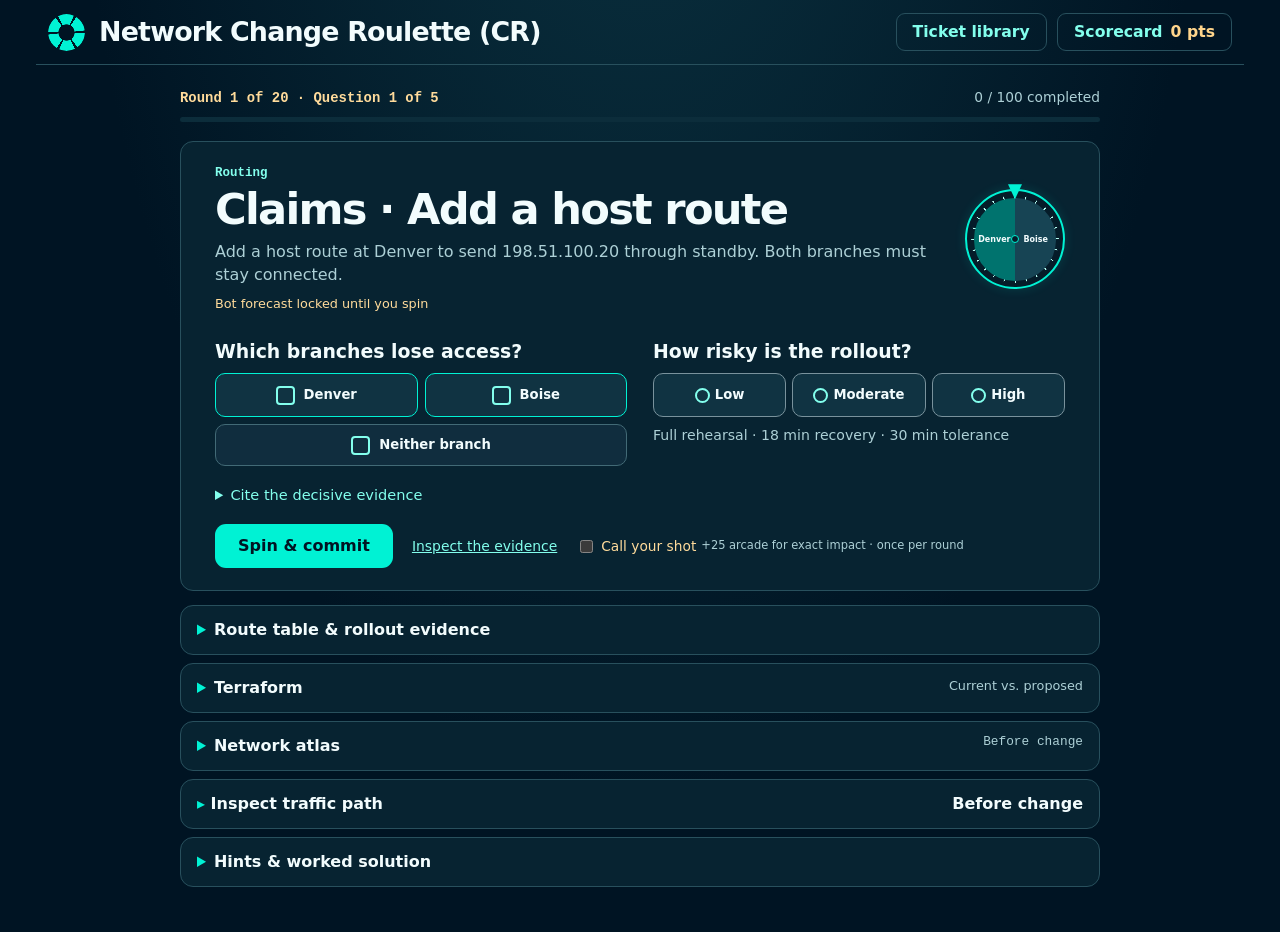
==== index.html @ 24403bc8 "Build the single-player Network Change Roulette campaign" ====
<!doctype html>
<html lang="en">
<head>
  <meta charset="utf-8">
  <meta name="viewport" content="width=device-width, initial-scale=1">
  <meta name="theme-color" content="#001423">
  <title>Network Change Roulette (CR)</title>
  <link rel="stylesheet" href="./game/style.css">
  <script type="module" src="./game/app.mjs"></script>
</head>
<body>
  <header class="masthead">
    <div class="wordmark"><span class="brand-wheel" aria-hidden="true"></span>Network Change Roulette (CR)</div>
    <nav class="game-nav" aria-label="Game">
      <button id="exit-side" class="outline" hidden>Leave practice round</button>
      <button id="open-library" class="outline">Ticket library</button>
      <button id="open-score" class="outline">Scorecard <b id="hud-points">0 pts</b></button>
    </nav>
  </header>
  <main>
    <noscript><p>Enable JavaScript to play Network Change Roulette (CR).</p></noscript>
    <section id="unavailable" class="panel" hidden>
      <h1>Challenge unavailable</h1>
      <p id="load-error"></p>
    </section>
    <div id="challenge" hidden>
      <div class="quiz-progress"><p id="case-id" class="case-meta"></p><span id="hud-progress"></span></div>
      <progress id="case-progress" max="5" value="0" aria-label="Questions answered this round"></progress>
      <section class="panel quiz-card" aria-labelledby="round-title">
        <header class="quiz-heading">
          <div><p class="question-type" id="question-type"></p><h1 id="round-title" tabindex="-1"></h1><p id="question-stem"></p><p id="bot-ready">Bot forecast locked until you spin</p></div>
          <div class="wheel" id="wheel" aria-hidden="true"><div class="dial"><div class="sectors" id="sectors"></div></div><span class="pointer"></span></div>
        </header>
        <form id="prediction-form" class="quiz-form">
          <fieldset id="choices">
            <legend>Which branches lose access?</legend>
            <div class="branch-choices" id="branch-choices"></div>
            <label class="choice neither"><input type="checkbox" id="neither">Neither branch</label>
          </fieldset>
          <fieldset id="risk-choices">
            <legend>How risky is the rollout?</legend>
            <div class="risk-picks" id="risk-picks"></div><p class="risk-clue" id="risk-clue"></p>
          </fieldset>
          <fieldset id="board-field" class="full-width board-field" hidden>
            <legend>Change board · Make the rollout call</legend>
            <p id="board-context"></p>
            <p class="field-note">Approve when both sites meet intent and recovery fits the deadline. Otherwise stage if an in-scope pilot site meets intent. Hold in all other cases.</p>
            <div id="board-picks" class="risk-picks"></div>
          </fieldset>
          <details id="evidence-pick" class="full-width decision-pick"><summary>Cite the decisive evidence</summary>
            <label for="citation" id="evidence-prompt"></label><select id="citation"></select>
          </details>
          <div class="quiz-submit"><button class="primary" id="commit" type="submit">Spin &amp; commit</button>
            <button type="button" class="text-action" id="risk-guide">Inspect the evidence</button>
            <label class="chip-bet" id="wager-label"><input type="checkbox" id="wager"> Call your shot <small>+25 arcade for exact impact · once per round</small></label></div>
          <p class="input-error" id="input-error" role="alert"></p>
        </form>
        <div class="quiz-result" id="replay-body" hidden>
          <p id="replay-status" tabindex="-1"></p><p id="award" class="award"></p>
          <div class="bot-result" id="bot-result"></div>
          <p class="field-note" id="arcade-feedback"></p>
          <button type="button" class="text-action" id="ride-packet">Ride the packet</button>
          <div id="next-deal" hidden><h3>Choose your next ticket</h3><div class="deal-cards" id="deal-cards"></div></div>
          <button class="primary" id="advance" type="button">Next question</button>
          <button class="outline" id="retry" type="button" hidden>Try again</button>
        </div>
      </section>
      <div class="evidence">
        <details id="replay-detail" class="panel drawer" hidden><summary>Answer explanation</summary>
          <div class="drawer-body"><p class="intent-verdict" id="intent-verdict"></p><p id="risk-review"></p>
            <ol class="replay-rows" id="replay-rows"></ol></div>
        </details>
        <details class="panel drawer" id="ticket-evidence"><summary id="policy-heading">Change &amp; rollout evidence</summary>
          <div class="drawer-body"><h2 class="panel-heading" id="ticket-heading">Change ticket</h2>
          <p id="ticket"></p><p id="intent-targets"></p>
              <p class="model" id="firewall-model"></p><div class="source-chips" id="source-chips" aria-label="Branch endpoints"></div>
              <div class="table-frame">
                <table id="policy-table" aria-label="Policy evidence">
                  <thead><tr id="policy-columns"><th scope="col">Source allowlist</th><th scope="col">Subnet (CIDR)</th><th scope="col">Action</th></tr></thead>
                  <tbody id="rule-rows"></tbody>
                </table>
              </div>
              <ul id="change-lines" hidden></ul>
              <button type="button" class="text-action" id="compare-config">Compare Terraform configurations</button>
              <section class="risk-evidence" aria-labelledby="risk-evidence-heading">
                <h3 id="risk-evidence-heading">Rollout evidence</h3>
                <p id="workflow"></p><p class="field-note" id="business-facts"></p>
                <dl class="risk-facts" id="risk-facts"></dl>
                <details class="rubric" id="rubric"><summary>How to rate this risk</summary>
                  <p>Compare the recovery estimate with the service tolerance. Use the rehearsal row to read the risk of this rollout.</p>
                  <table aria-label="Workshop risk matrix"><thead><tr><th scope="col">Rehearsal</th><th scope="col">Within tolerance</th><th scope="col">Over, up to 2×</th><th scope="col">Over 2×</th></tr></thead><tbody id="risk-matrix"></tbody></table><button type="button" class="text-action" id="back-to-risk">Return to forecast</button>
                </details>
              </section>
          </div>
        </details>
        <details class="panel drawer" id="config-detail">
          <summary>Terraform <span class="drawer-caption">Current vs. proposed</span></summary>
          <div class="drawer-body"><p id="config-note"></p>
            <label id="config-format-control" hidden>View file
              <select id="config-format"><option value="terraform">main.tf</option><option value="pac">proxy.pac</option></select>
            </label>
            <div class="config-grid">
              <section><h3>Current configuration</h3><pre tabindex="0" aria-label="Current configuration"><code id="config-before"></code></pre></section>
              <section><h3>Proposed configuration</h3><pre tabindex="0" aria-label="Proposed configuration"><code id="config-after"></code></pre></section>
            </div>
          </div>
        </details>
        <details class="panel drawer atlas" id="atlas-detail">
          <summary id="atlas-title">Network atlas <span class="atlas-phase" id="atlas-phase"></span></summary>
            <div class="atlas-layout"><div class="planet-stage"><canvas tabindex="0" id="globe" aria-label="Rotatable globe showing network sites. Use the site selector for keyboard navigation."></canvas>
              <div class="map-tools"><button id="recenter" class="map-control" type="button">Center ticket</button><button id="zoom" class="map-control" type="button">Zoom in</button></div></div>
              <div class="atlas-inspector"><label for="site-select">Inspect a location</label><select id="site-select"></select>
                <div class="inspector-switch" aria-label="Location view"><button type="button" id="view-network" aria-pressed="true">Network</button><button type="button" id="view-change" aria-pressed="false">Change desk</button></div>
                <p id="site-coords"></p><h3 id="site-name"></h3><p id="site-detail"></p>
                <button class="outline" id="site-tickets" type="button">Browse site tickets</button>
                <p class="field-note">Drag or use arrow keys to rotate. Select a gold site to explore another ticket. Teal paths lead to the simulated service region.</p>
              </div></div>
            <section class="packet-player" id="packet-player" hidden aria-labelledby="packet-title">
              <h3 id="packet-title" tabindex="-1">Ride the packet</h3><div id="packet-sites" class="packet-sites"></div>
              <ol id="hop-list" aria-label="Packet journey"></ol><p id="packet-hop" aria-live="polite"></p><div class="packet-controls"><button id="play-ride" class="outline">Play journey</button><button id="hop-back" class="outline">Previous hop</button><button id="hop-next" class="primary">Next hop</button></div>
            </section>
        </details>
          <details class="panel topology" aria-labelledby="topology-heading">
            <summary class="topology-heading"><strong id="topology-heading">Inspect traffic path</strong><span id="path-phase">Before change</span></summary>
            <div class="path-board">
              <ul class="path-branches" id="path-branches" aria-label="Source branches"></ul>
              <span class="path-wire junction" aria-hidden="true"></span>
              <div class="path-node firewall">
                <span class="node-mark" aria-hidden="true"></span>
                <strong id="path-component">Firewall</strong>
                <small id="path-method">IPv4 allowlist</small>
              </div>
              <span class="path-wire" aria-hidden="true"></span>
              <div class="path-node">
                <span class="node-mark portal-mark" aria-hidden="true"></span>
                <strong id="path-destination"></strong>
                <small id="path-port"></small>
              </div>
            </div>
          </details>
        <details id="help-detail" class="panel drawer"><summary>Hints &amp; worked solution</summary><div class="drawer-body">
              <p class="help-cost" id="point-terms"></p>
              <div class="help-actions">
                <div>
                  <button class="quiet" id="hint" type="button" aria-expanded="false" aria-controls="hint-text">Hint</button>
                  <p class="help-note" id="hint-text" hidden></p>
                </div>
                <div>
                  <button class="quiet" id="solution" type="button" aria-expanded="false" aria-controls="solution-text">Worked solution</button>
                  <div class="help-note" id="solution-text" hidden></div>
                </div>
              </div>
            </div>
        </details>
      </div>
    </div>
    <section class="panel summary" id="round-results" hidden aria-labelledby="round-result-heading">
      <h1 class="panel-heading" id="round-result-heading" tabindex="-1"></h1>
      <div class="summary-body"><p id="round-result-count"></p><div class="stat-grid" id="round-stats"></div>
        <button class="primary" id="continue-round" type="button">Play the next 5 questions</button>
        <button class="outline" id="results-score" type="button">Campaign scorecard</button>
        <div id="round-arcade"></div>
        <details class="round-review"><summary>Review these five answers</summary><ol id="round-history"></ol></details>
      </div>
    </section>
    <section class="panel summary" id="summary" aria-labelledby="summary-heading" hidden>
      <h1 class="panel-heading" id="summary-heading" tabindex="-1">Assessment scorecard</h1>
      <div class="summary-body">
        <p id="score-lede"></p>
        <div class="stat-grid" id="summary-stats"></div>
        <details class="rubric score-rubric"><summary>Risk ratings by actual band</summary><table><caption>Independent first forecasts</caption><thead><tr><th>Actual risk</th><th>Rated low</th><th>Rated moderate</th><th>Rated high</th></tr></thead><tbody id="calibration"></tbody></table></details>
        <h2>Skills</h2><p class="field-note">Each drill has five tickets, including related changes for smaller topics. Seeing a solution marks that ticket as assisted for a future campaign forecast.</p><ul id="skills-list" class="skills-list"></ul>
        <h2>Network oddities</h2><p id="arcade-total"></p><div id="stamp-list" class="stamp-list"></div>
        <h2>First forecasts</h2>
        <p class="field-note">Each ticket keeps its first forecast. Assisted tickets appear as practice. Accuracy uses independent first forecasts.</p>
        <ol id="score-history"></ol>
        <div class="score-actions">
          <button class="primary" id="resume">Back to ticket</button>
          <button class="outline" id="export">Export evidence</button>
          <button class="outline" id="restart">Reset run</button>
        </div>
      </div>
    </section>
  </main>
  <dialog id="library" aria-labelledby="library-title">
    <form method="dialog" class="library-head"><h2 id="library-title">Ticket library</h2><button class="outline">Close</button></form>
    <label for="type-filter">Ticket type</label>
    <select id="type-filter"><option value="">All ticket types</option></select>
    <label for="search">Find a ticket by ID, service, pattern or site</label>
    <input type="search" id="search" autocomplete="off">
    <div class="library-tools"><button class="primary" id="draw">Draw a matching unanswered ticket</button><span id="library-count" role="status"></span></div>
    <ul id="library-list"></ul><button class="outline" id="tutorial">Play the unscored tutorial</button>
  </dialog>
  <dialog id="restart-dialog" aria-labelledby="restart-title">
    <h2 id="restart-title">Restart this session?</h2>
    <p>This clears your saved campaign points, forecasts and help history. Export your evidence first to keep a copy.</p>
    <form method="dialog" class="dialog-actions">
      <button class="outline" value="cancel" autofocus>Cancel</button>
      <button class="primary" value="restart">Restart session</button>
    </form>
  </dialog>
</body>
</html>
---- game/style.css ----
:root {
  color-scheme: dark;
  --base: #001423;
  --panel: #072331;
  --surface: #0c2d3b;
  --line: #28505d;
  --text: #f2fcfd;
  --muted: #add0d6;
  --accent: #00f2d4;
  --accent-light: #83ffed;
  --mint: #6bffdb;
  --rose: #ffa7b2;
  --radius: 13px;
  font: 16px/1.5 Inter, system-ui, sans-serif;
  color: var(--text);
  background-color: var(--base);
}

*, *::before, *::after { box-sizing: border-box; }
[hidden] { display: none !important; }
body {
  margin: 0;
  min-height: 100vh;
  background: radial-gradient(ellipse at 50% -35%, #0b3341 0%, transparent 63%);
}
h1, h2, h3, p, dl, dd { margin: 0; }
code { font: .96em ui-monospace, monospace; }
button { cursor: pointer; font: inherit; font-weight: 700; line-height: 1.2; }
button:disabled { cursor: default; opacity: .57; }
:focus-visible { outline: 3px solid var(--accent-light); outline-offset: 4px; }

.masthead, main { width: min(calc(100% - 72px), 1460px); margin-inline: auto; }
.masthead {
  min-height: 65px;
  padding: 9px 12px;
  display: flex;
  align-items: center;
  justify-content: space-between;
  gap: 14px;
  border-bottom: 1px solid var(--line);
}
.wordmark {
  display: flex;
  align-items: center;
  gap: 14px;
  font-size: clamp(1.15rem, 2.1vw, 1.8rem);
  font-weight: 780;
  letter-spacing: -.03em;
  line-height: 1.15;
}
.brand-wheel {
  mask-image: radial-gradient(transparent 30%, #000 32%);
  flex: 0 0 auto;
  width: clamp(26px, 3vw, 37px);
  aspect-ratio: 1;
  border-radius: 50%;
  background: repeating-conic-gradient(from -28deg, var(--accent) 0deg 51deg, transparent 52deg 60deg);
}

main { padding-block: 22px 44px; }
.round-heading { margin-bottom: 21px; }
.round-heading h1 { font-size: clamp(2.05rem, 3.35vw, 3rem); letter-spacing: -.046em; line-height: 1.06; }
.round-heading p { color: var(--muted); font-size: clamp(1rem, 1.6vw, 1.4rem); margin-top: 3px; }

.intent {
  display: flex;
  align-items: center;
  gap: 0;
  margin-bottom: 22px;
  overflow: hidden;
  background: #0b3c44;
  border: 1px solid #288277;
  border-radius: 13px;
  font-size: clamp(.98rem, 1.5vw, 1.41rem);
}
.intent h2 {
  align-self: stretch;
  display: grid;
  align-items: center;
  padding: 10px 34px 10px 22px;
  color: var(--base);
  background: var(--accent);
  clip-path: polygon(0 0, calc(100% - 16px) 0, 100% 50%, calc(100% - 16px) 100%, 0 100%);
  font-size: inherit;
  font-weight: 780;
  white-space: nowrap;
}
.intent p { padding: 10px 20px; }

.playfield { display: grid; grid-template-columns: minmax(0, 1.73fr) minmax(0, 1fr); gap: 16px; }
.panel { background: var(--panel); border: 1px solid var(--line); border-radius: var(--radius); min-width: 0; }
.panel-heading { font-size: clamp(1.25rem, 1.85vw, 1.7rem); font-weight: 770; letter-spacing: -.035em; line-height: 1.12; }
.playfield .panel > .panel-heading { padding: 14px 22px 0; }
.evidence { display: grid; gap: 15px; min-width: 0; }

.topology { overflow: hidden; }
.topology-heading {
  display: flex;
  align-items: baseline;
  justify-content: space-between;
  gap: 10px;
  padding: 14px 20px 12px;
}
.topology-heading p { color: var(--muted); font: .82rem ui-monospace, monospace; }
.path-board {
  --wire: clamp(20px, 4.5vw, 76px);
  --branch-height: 72px;
  --branch-gap: 22px;
  --junction-height: calc((var(--branch-height) + var(--branch-gap)) / 2);
  display: grid;
  grid-template-columns: minmax(0, 1.17fr) var(--wire) minmax(0, .9fr) var(--wire) minmax(0, 1.12fr);
  align-items: center;
  padding: 22px clamp(18px, 3.9vw, 62px);
  border-top: 1px solid var(--line);
  background: radial-gradient(circle, #36627079 1px, transparent 1.4px) 0 0 / 15px 15px, #051c2a;
}
.path-branches { display: grid; grid-auto-rows: var(--branch-height); gap: var(--branch-gap); list-style: none; margin: 0; padding: 0; }
.path-node {
  position: relative;
  display: grid;
  grid-template-columns: 12px minmax(0, 1fr);
  column-gap: 8px;
  align-items: center;
  padding: 8px 10px;
  border: 1px solid #2f7881;
  border-radius: 8px;
  background: #0b2b37;
  font-size: clamp(.82rem, 1.12vw, 1rem);
  line-height: 1.25;
  min-width: 0;
}
.path-node :is(code, small, .node-access) { grid-column: 2; color: var(--muted); font-size: .78em; }
.node-mark {
  width: 10px;
  height: 10px;
  border-radius: 50%;
  border: 2px solid var(--accent);
  box-shadow: 0 0 9px #00f2d459;
}
.portal-mark { border-radius: 2px; }
.node-access { margin-top: 3px; }
.path-node .node-access { color: var(--mint); }
.path-wire, .source-node::after {
  height: 2px;
  background: #168f88;
  box-shadow: 0 0 7px #00f2d44d;
}
.path-wire { position: relative; }
.source-node::after {
  content: "";
  position: absolute;
  width: calc(var(--wire) / 2 + 1px);
  left: calc(100% + 1px);
  top: calc(50% - 1px);
}
.path-wire.junction {
  margin-left: 50%;
}
.path-wire.junction::before {
  position: absolute;
  content: "";
  left: 0;
  top: calc(50% - var(--junction-height));
  height: calc(2 * var(--junction-height));
  width: 2px;
  background: #168f88;
}
.source-node.blocked { border-color: #9e6070; }
.source-node.blocked .node-mark { border-color: var(--rose); box-shadow: none; }
.source-node.blocked .node-access { color: var(--rose); }
.source-node.blocked::after { background: repeating-linear-gradient(90deg, var(--rose) 0 3px, transparent 3px 6px); box-shadow: none; }

.ticket-body, .prediction-body, .replay-body, .summary-body { padding: 12px 22px 18px; }
#ticket { font-size: clamp(.9rem, 1.25vw, 1.1rem); line-height: 1.4; }
.model { color: var(--muted); font-size: clamp(.79rem, 1.1vw, .96rem); margin-top: 6px; }

.table-frame { margin-top: 13px; }
table { width: 100%; border-spacing: 0; text-align: left; font-size: clamp(.845rem, 1.1vw, 1.04rem); }
th, td { padding: .35em .9em; border-right: 1px solid var(--line); border-bottom: 1px solid var(--line); }
tr > :first-child { border-left: 1px solid var(--line); }
thead th { background: var(--surface); color: var(--muted); font-weight: 720; border-top: 1px solid var(--line); }
thead th:first-child { border-top-left-radius: 9px; }
thead th:last-child { border-top-right-radius: 9px; }
tbody tr:last-child th:first-child { border-bottom-left-radius: 9px; }
tbody tr:last-child td:last-child { border-bottom-right-radius: 9px; }
.action { font-weight: 750; white-space: nowrap; }
.keep { color: var(--mint); }
.remove { color: var(--rose); }

.dialog-actions { display: flex; flex-wrap: wrap; gap: 11px; }
.help-actions { display: grid; gap: 7px; margin-top: 12px; }
.quiet, .outline {
  display: inline-flex;
  align-items: center;
  justify-content: center;
  padding: 8px 16px;
  min-height: 40px;
  border: 1px solid var(--accent);
  border-radius: 9px;
  background: transparent;
  color: var(--text);
}
.quiet {
  justify-content: flex-start;
  width: 100%;
  gap: 10px;
  min-height: 36px;
  padding-block: 5px;
  border-color: #426a76;
}
.quiet::before {
  content: "";
  width: 9px;
  height: 11px;
  background: currentColor;
  clip-path: polygon(0 0, 100% 50%, 0 100%);
}
.quiet[aria-expanded="true"]::before { transform: rotate(90deg); }
.quiet:hover:not(:disabled), .outline:hover, .quiet[aria-expanded="true"] { background: #0e4050; }
.masthead .outline { min-height: 38px; font-size: .98rem; color: var(--accent-light); }
.help-note { margin-top: 12px; border-left: 2px solid var(--accent); padding: 8px 12px; background: #092c3b; }
.help-note ul { margin: 6px 0; padding-left: 1.25em; }

.prediction { display: flex; flex-direction: column; }
.prediction-body { display: flex; flex-direction: column; flex: 1; gap: 14px; padding-top: 20px; }
.wheel { position: relative; width: min(100%, 310px); margin: 8px auto 10px; aspect-ratio: 1; }
.dial {
  position: relative;
  display: grid;
  place-items: center;
  border: 4px solid var(--accent);
  border-radius: 50%;
  height: 100%;
  background: #051c29;
  box-shadow: 0 0 35px #00f2d438;
}
.dial::before {
  position: absolute;
  inset: 4px;
  content: "";
  background: repeating-conic-gradient(from -1deg, #b6fff3 0deg 1.4deg, transparent 1.5deg 15deg);
  border-radius: 50%;
  mask-image: radial-gradient(transparent 64%, #000 65%);
}
.dial::after {
  position: absolute;
  content: "";
  width: 25px;
  height: 25px;
  border-radius: 50%;
  border: 2px solid var(--accent);
  background: #051c29;
}
.sectors { display: flex; position: relative; border-radius: 50%; width: 86%; height: 86%; overflow: hidden; }
.sector { display: grid; place-items: center; min-width: 0; flex: 1; background: #00736e; font-size: clamp(.94rem, 1.62vw, 1.36rem); font-weight: 770; }
.sector:nth-child(even) { background: #174454; }
.sector.selected { box-shadow: inset 0 0 0 3px var(--accent-light); }
.pointer { position: absolute; inset: -14px 0 0; margin-inline: auto; width: 33px; transform-origin: 50% calc(50% + 7px); }
.pointer::before { display: block; content: ""; background: var(--accent); clip-path: polygon(0 0, 100% 0, 50% 100%); width: 100%; height: 40px; }

fieldset { min-width: 0; border: 0; margin: 0; padding: 0; }
.branch-choices { display: grid; grid-template-columns: repeat(2, minmax(0, 1fr)); gap: 12px; }
.choice {
  display: flex;
  justify-content: center;
  align-items: center;
  gap: 9px;
  min-height: 44px;
  padding: 4px 8px;
  border: 1px solid var(--accent);
  border-radius: 10px;
  background: #103342;
  font-size: clamp(.8rem, 1.03vw, .99rem);
  font-weight: 690;
  cursor: pointer;
}
.choice:hover, .choice:has(input:checked) { background: #11555b; }
.choice input {
  appearance: none;
  display: grid;
  place-content: center;
  flex: none;
  width: 19px;
  height: 19px;
  margin: 0;
  border: 2px solid var(--accent-light);
  border-radius: 4px;
  cursor: inherit;
}
.choice input:checked { background: var(--accent-light); }
.choice input:checked::after { content: ""; width: 10px; height: 6px; border-left: 2px solid #001423; border-bottom: 2px solid #001423; transform: rotate(-45deg) translateY(-1px); }
fieldset:disabled { opacity: .76; }
fieldset:disabled .choice { cursor: default; }
.neither { margin: 10px auto 0; min-height: 42px; border-color: #426a76; background: #102d3e; }
.input-error { color: var(--rose); font-size: .94rem; }
.input-error:empty { display: none; }

.primary { padding: 10px 18px; border-radius: 11px; min-height: 43px; background: var(--accent); color: #001423; border: 1px solid transparent; }
.primary:hover:not(:disabled) { background: var(--accent-light); }
.prediction-body .primary { font-size: clamp(1.1rem, 2vw, 1.65rem); min-height: 54px; padding-block: 10px; margin-top: auto; }

.replay { margin-top: 22px; }
.replay-header { display: flex; flex-wrap: wrap; align-items: center; gap: 12px 24px; padding: 17px 22px; }
.replay-header .panel-heading { flex-shrink: 0; }
.replay-status { display: flex; align-items: center; gap: 14px; border-left: 1px solid #426a76; padding-left: 24px; color: var(--muted); font-size: clamp(1rem, 1.5vw, 1.25rem); }
.waiting-icon { border: 3px solid var(--accent); border-left-color: #25565c; border-bottom-color: #25565c; border-radius: 50%; width: 28px; height: 28px; flex: none; }
.intent-verdict { width: fit-content; margin-left: auto; color: var(--mint); border: 1px solid #287665; border-radius: 99px; padding: 4px 12px; font-size: .9rem; font-weight: 720; background: #133e3d; }
.intent-verdict.missed { color: var(--rose); border-color: #865060; background: #3f2435; }
.replay-body { padding-top: 0; }
.replay-rows { display: grid; grid-template-columns: repeat(2, minmax(0, 1fr)); gap: 12px; padding: 0; margin: 0 0 16px; list-style: none; }
.replay-rows li { border: 1px solid var(--line); border-radius: 10px; padding: 14px 16px; background: #071f2d; }
.result-heading { display: flex; flex-wrap: wrap; align-items: baseline; justify-content: space-between; gap: 4px 12px; margin-bottom: 4px; }
.result-heading h3 { font-size: 1.14rem; }
.verdict { color: var(--mint); font-weight: 750; }
.verdict.denied, .mismatch { color: var(--rose); }
.replay-path, .mismatch { font-size: .9rem; margin-top: 6px; }
.replay-path { color: var(--muted); }
.mismatch { font-weight: 650; }

.summary { max-width: 680px; margin: 25px auto 0; }
.summary .panel-heading { padding: 22px 22px 0; }
.summary dl { margin-block: 16px 24px; display: grid; grid-template-columns: minmax(0, 1fr) minmax(0, 1fr); gap: 8px; }
.summary dd { font-weight: 720; overflow-wrap: anywhere; }
dialog { max-width: min(90vw, 460px); padding: 24px; color: var(--text); background: var(--panel); border: 1px solid var(--line); border-radius: var(--radius); }
dialog::backdrop { background: #00101bcf; }
.dialog-actions { margin-top: 18px; justify-content: flex-end; }
#unavailable { padding: 20px; }
.visually-hidden { position: absolute; width: 1px; height: 1px; padding: 0; margin: -1px; overflow: hidden; clip-path: inset(50%); white-space: nowrap; border: 0; }

@media (max-width: 1050px) {
  .playfield { grid-template-columns: minmax(0, 1.35fr) minmax(0, 1fr); }
  .wheel { width: min(100%, 248px); }
  .topology-heading { padding-inline: 13px; }
  .path-board { --wire: 16px; --branch-height: 57px; --branch-gap: 8px; padding: 13px 10px; }
  .path-node { grid-template-columns: minmax(0, 1fr); padding: 5px 4px; text-align: center; }
  .path-node :is(code, small, .node-access) { grid-column: 1; }
  .path-node .node-mark { display: none; }
}
@media (max-width: 760px) {
  .masthead, main { width: calc(100% - 24px); }
  .masthead { min-height: 57px; padding-inline: 0; }
  main { padding-top: 23px; }
  .round-heading { margin-bottom: 18px; }
  .intent { flex-direction: column; align-items: start; margin-bottom: 14px; }
  .intent h2 { align-self: start; padding: 6px 24px 6px 12px; }
  .intent p { padding: 7px 12px 9px; }
  .playfield, .replay-rows { grid-template-columns: minmax(0, 1fr); gap: 12px; }
  .panel { border-radius: 12px; }
  .prediction-body { padding-top: 22px; }
  .playfield .panel > .panel-heading, .summary .panel-heading { padding-inline: 14px; }
  .ticket-body, .prediction-body, .replay-body, .summary-body { padding-inline: 13px; }
  th, td { padding-inline: .45em; }
  .replay { margin-top: 14px; }
  .replay-header { padding: 14px; gap: 8px 16px; }
  .replay-status { gap: 8px; border: 0; padding-left: 0; }
  .intent-verdict { margin-left: 0; }
}
@media (forced-colors: active) {
  .choice input { appearance: auto; }
  .brand-wheel, .pointer { forced-color-adjust: none; }
}

/* Shift navigation and scenario identity */
.game-nav, .library-tools, .score-actions { display: flex; align-items: center; flex-wrap: wrap; gap: .65rem; }
.game-nav .outline { border-color: var(--line); }
.game-nav b, .case-meta, #hud-streak, legend small { color: #ffd58b; }
.game-nav b { margin-left: .5rem; }
.round-heading .case-meta { margin: 0 0 5px; font: 650 .8rem ui-monospace, monospace; letter-spacing: .04em; color: #ffd58b; }
.shift-hud { display: flex; flex-wrap: wrap; align-items: center; gap: 12px; margin: -6px 0 16px; color: var(--muted); font-size: .9rem; }
.shift-hud progress { width: min(26vw, 210px); height: 7px; accent-color: var(--accent); }
.atlas { overflow: hidden; }
.atlas-layout { display: grid; grid-template-columns: 1.4fr 1fr; border-top: 1px solid var(--line); }
.atlas-phase { color: var(--muted); font: .8rem ui-monospace,monospace; }
.planet-stage { position: relative; min-width: 0; background: radial-gradient(ellipse at center,#103846,#031525 72%); }
#globe { display: block; width: 100%; height: 300px; cursor: grab; touch-action: none; }
#globe:active { cursor: grabbing; }
.map-tools { position: absolute; bottom: 6px; left: 8px; display: flex; gap: 5px; }
.map-control { color: var(--muted); background: #041d2cf0; border: 1px solid var(--line); border-radius: 6px; min-height: 32px; padding: 4px 9px; font-size: .8rem; }
.atlas-inspector { min-width: 0; padding: 14px; border-left: 1px solid var(--line); }
.atlas-inspector label, #site-coords, .field-note, .points-note { color: var(--muted); font-size: .87rem; }
.atlas-inspector select, #search { display: block; width: 100%; font: inherit; color: var(--text); background: var(--base); border: 1px solid var(--line); border-radius: 7px; padding: 7px; }
#site-coords { margin: 10px 0 3px; font: .76rem ui-monospace,monospace; }
#site-detail { font-size: .92rem; }
.atlas-inspector .outline { font-size: .85rem; min-height: 34px; margin: 10px 0; }
.topology summary, .rubric summary { cursor: pointer; }
.topology summary strong::before { content: '▸ '; color: var(--accent); }
.topology[open] summary strong::before { content: '▾ '; }
.source-node:has(small) { min-height: 80px; }
.path-branches:has(small) { grid-auto-rows: minmax(80px, auto); }
.risk-evidence { border-top: 1px solid var(--line); padding-top: 12px; margin-top: 14px; }
.risk-evidence h3 { font-size: 1.15rem; }
.risk-evidence > p, .rubric p { color: var(--muted); font-size: .92rem; }
.risk-facts { display: grid; grid-template-columns: repeat(3, 1fr); gap: 8px; margin-block: 10px; }
.risk-facts div { border-left: 2px solid #caaa6f; padding-left: 8px; }
.risk-facts dt { color: var(--muted); font-size: .77rem; }
.risk-facts dd { font-weight: 660; font-size: .95rem; }
.rubric { font-size: .92rem; }
.rubric summary { color: #ffd58b; width: fit-content; }
.rubric table { font-size: .8rem; margin-top: 5px; }
.rubric th, .rubric td { padding: 4px; }
.prediction { align-self: start; }
.prediction-body { gap: 15px; }
.prediction-body legend { font-weight: 750; }
.prediction-body legend small { font: .76rem ui-monospace,monospace; margin-left: 5px; }
.field-note { margin-bottom: 5px; }
.risk-picks { display: grid; grid-template-columns: repeat(3,1fr); gap: 6px; margin-top: 5px; }
.risk-option { padding: 6px; min-width: 0; gap: 5px; border-color: #79929c; }
.risk-option input { border-radius: 50%; width: 15px; height: 15px; }
.points-note { line-height: 1.4; }
#spin-result { color: var(--mint); font-weight: 670; }
#spin-result:empty { display: none; }
.wheel { width: min(100%, 235px); }
.wheel.rolling .dial { animation: roulette 1250ms cubic-bezier(.12,.65,.16,1) both; }
.wheel.rolling .sector { animation: none; }
.wheel.rolling .sector-label { animation: counter-spin 1250ms cubic-bezier(.12,.65,.16,1) both; }
.wheel.rolling .pointer::before { animation: tick 100ms ease-in-out 9 alternate; }
@keyframes roulette { to { transform: rotate(var(--spin-end)); } }
@keyframes counter-spin { to { transform: rotate(calc(0deg - var(--spin-end))); } }
@keyframes tick { to { transform: rotate(-9deg); } }
.award { color: #ffe1a3; font-weight: 720; }
#risk-review { margin: 5px 0 12px; }
.replay-body > button { margin: 4px; }
.summary { max-width: 900px; }
.summary h2 { margin-top: 20px; }
.stat-grid { display: grid; grid-template-columns: repeat(3,minmax(0,1fr)); gap: 10px; margin-block: 16px; }
.stat-grid div { display: grid; gap: 2px; background: #0c2d3b; border: 1px solid var(--line); border-radius: 8px; padding: 10px; }
.stat-grid strong { font-size: 1.35rem; color: var(--accent-light); }
.stat-grid span, #score-history small { color: var(--muted); font-size: .86rem; }
#score-history, #library-list { list-style: none; padding: 0; }
#score-history li { border-top: 1px solid var(--line); padding: 10px 0; }
#score-history { max-height: 360px; overflow-y: auto; }
#library { width: min(650px, 94vw); max-width: 94vw; max-height: 88vh; }
.library-head { display: flex; justify-content: space-between; align-items: center; margin-bottom: 15px; }
.library-tools { justify-content: space-between; margin-top: 10px; }
#library-list { max-height: 44vh; overflow-y: auto; }
.ticket-option { display: grid; grid-template-columns: 60px 1fr; gap: 2px 8px; width: 100%; padding: 10px; color: var(--text); background: transparent; border: 0; border-bottom: 1px solid var(--line); text-align: left; }
.ticket-option:hover { background: #114052; }
.ticket-option small { color: #ffd58b; font: .8rem ui-monospace,monospace; }
.ticket-option span { grid-column: 2; color: var(--muted); font-size: .85rem; }
@media (max-width: 880px) {
  .atlas-layout { grid-template-columns: minmax(0,1fr); }
  .atlas-inspector { border-left: 0; border-top: 1px solid var(--line); }
  #globe { height: 250px; }
}
@media (max-width: 570px) {
  .masthead { flex-wrap: wrap; gap: 5px; padding-bottom: 8px; }
  .game-nav { gap: 5px; }
  .game-nav .outline { font-size: .78rem; min-height: 34px; padding: 5px 8px; }
  .stat-grid { grid-template-columns: repeat(2,minmax(0,1fr)); }
  .risk-option { font-size: .82rem; }
  .risk-facts { gap: 4px; }
  .shift-hud { gap: 7px; font-size: .8rem; }
  .table-frame { overflow-x: auto; }
}
@media (prefers-reduced-motion: reduce) {
  .wheel.rolling .dial, .wheel.rolling .sector-label, .wheel.rolling .pointer::before { animation: none; }
  .wheel.rolling .dial { transform: rotate(var(--spin-end)); }
  .wheel.rolling .sector-label { transform: rotate(calc(0deg - var(--spin-end))); }
}
.source-chips { display: flex; flex-wrap: wrap; gap: 5px 10px; margin-top: 9px; }
.source-chips span { padding: 3px 7px; border: 1px solid var(--line); border-radius: 5px; font-size: .82rem; }
.source-chips strong { margin-right: 6px; }
.inspector-switch { display: flex; margin: 8px 0; gap: 3px; }
.inspector-switch button, .review-ticket { border: 1px solid var(--line); border-radius: 5px; padding: 6px 8px; color: var(--muted); background: var(--base); font-size: .82rem; }
.inspector-switch button[aria-pressed="true"] { background: #105052; color: #affff0; }
.review-ticket { display: block; margin-top: 5px; }
.sector-label { font-size: clamp(.76rem,1.05vw,.97rem); font-weight: 750; }
.dial::after { width: 15px; height: 15px; }
.score-rubric { margin-top: 15px; }
.text-action, .jump-links a { color: var(--accent-light); font: inherit; font-size: .87rem; }
.text-action { border: 0; background: transparent; text-decoration: underline; padding: 7px 0; cursor: pointer; }
.jump-links { display: none; }
.spun::before { content: ''; display: inline-block; width: 1em; height: 1em; margin-right: .5em; vertical-align: -.12em; border: 2px dotted currentColor; border-radius: 50%; animation: score-spin 1s ease-out; }
@keyframes score-spin { to { transform: rotate(540deg); } }
@media (max-width: 760px) { .jump-links { display: flex; gap: 20px; margin-top: 8px; } }
@media (prefers-reduced-motion: reduce) { .spun::before { animation: none; } }
.help-cost { margin: 12px 0 0; color: var(--muted); font-size: .84rem; }
.help-cost + .help-actions { margin-top: 5px; }

/* Question-first campaign */
#challenge, #round-results { width: min(100%, 920px); margin-inline: auto; }
.quiz-progress { display: flex; justify-content: space-between; align-items: baseline; gap: 10px; color: var(--muted); font-size: .86rem; }
.quiz-progress .case-meta { color: #ffdb9b; font: 650 .87rem ui-monospace, monospace; }
#case-progress { display: block; width: 100%; height: 5px; margin: 9px 0 19px; appearance: none; border: 0; border-radius: 8px; overflow: hidden; background: var(--surface); accent-color: var(--accent); }
#case-progress::-webkit-progress-bar { background: var(--surface); }
#case-progress::-webkit-progress-value { background: var(--accent); }
#case-progress::-moz-progress-bar { background: var(--accent); }
.quiz-card { overflow: hidden; }
.quiz-heading { display: flex; align-items: center; justify-content: space-between; gap: 18px; padding: 24px clamp(16px,3vw,34px) 16px; }
.quiz-heading h1 { font-size: clamp(1.72rem,3.8vw,2.7rem); line-height: 1.08; letter-spacing: -.04em; }
#question-stem { color: var(--muted); margin-top: 8px; line-height: 1.45; }
.quiz-heading .wheel { flex: none; width: 100px; margin: 5px 0; }
.quiz-heading .pointer { width: 14px; inset-block-start: -5px; transform-origin: center; }
.quiz-heading .pointer::before { height: 15px; }
.quiz-heading .dial { border-width: 2px; box-shadow: 0 0 12px #00f2d424; }
.quiz-heading .dial::after { width: 8px; height: 8px; border-width: 1px; }
.quiz-heading .sector-label { font: 650 8px system-ui,sans-serif; }
.quiz-form { display: grid; grid-template-columns: repeat(2,minmax(0,1fr)); gap: 18px 26px; padding: 8px clamp(16px,3vw,34px) 22px; }
.quiz-form legend { font-weight: 750; font-size: clamp(.99rem,1.6vw,1.18rem); padding: 0 0 8px; }
.quiz-form .risk-picks { margin: 0; }
.quiz-form .branch-choices { gap: 7px; }
.quiz-form .neither { margin-top: 7px; }
.risk-clue { font-size: .88rem; color: var(--muted); margin-top: 8px; }
.quiz-submit { grid-column: 1/-1; display: flex; align-items: center; flex-wrap: wrap; gap: 8px 19px; }
.quiz-submit .primary, .quiz-result .primary { min-height: 44px; padding: 8px 22px; }
.quiz-form .input-error { grid-column: 1/-1; }
.quiz-result { background: #0c303b; padding: 16px clamp(16px,3vw,34px); border-top: 1px solid var(--line); }
.quiz-result #replay-status { font-size: 1.12rem; font-weight: 750; }
.quiz-result .award { margin: 3px 0 10px; }
#challenge .evidence { display: grid; gap: 8px; margin-top: 14px; }
.drawer > summary, #challenge .topology > summary { padding: 12px 16px; cursor: pointer; font-weight: 660; }
.drawer > summary::marker, .round-review summary::marker { color: var(--accent); }
.drawer > summary > span { float: right; }
.drawer-body { padding: 0 16px 16px; }
.drawer-body h2 { font-size: 1.05rem; }
.drawer-body .help-cost { margin-top: 2px; }
#intent-targets { color: var(--accent-light); margin-block: 5px; }
#round-results .summary-body > button { margin: 8px 5px 8px 0; }
.round-review { margin-top: 12px; }
.round-review summary { cursor: pointer; }
#round-history { padding-left: 1.5em; }
#round-history li { padding: 5px 0; }
@media (max-width: 620px) {
  .quiz-heading { padding: 15px 13px 13px; gap: 8px; align-items: flex-start; }
  .quiz-heading .wheel { width: 46px; }
  .quiz-heading .sector-label { display: none; }
  .quiz-form { grid-template-columns: minmax(0,1fr); padding: 0 13px 15px; gap: 11px; }
  .quiz-heading #question-stem { font-size: .9rem; }
  .quiz-progress { font-size: .76rem; }
  .quiz-progress .case-meta { font-size: .76rem; }
  #case-progress { margin-bottom: 11px; }
  .quiz-form .risk-clue { margin-top: 4px; }
  .quiz-form legend { padding-bottom: 5px; }
  .quiz-form .choice { font-size: .9rem; }
  .quiz-submit .text-action { font-size: .83rem; }
}
.question-type { color: var(--accent-light); font: 650 .78rem ui-monospace, monospace; margin-bottom: 6px; }
.drawer-caption { color: var(--muted); font-size: .8rem; font-weight: 500; }
#config-note { color: var(--muted); font-size: .92rem; margin-bottom: 12px; }
.config-grid { display: grid; grid-template-columns: repeat(2,minmax(0,1fr)); gap: 12px; }
.config-grid section { min-width: 0; border: 1px solid var(--line); border-radius: 8px; overflow: hidden; background: var(--base); }
.config-grid h3 { font-size: .9rem; padding: 8px 11px; background: var(--surface); }
.config-grid pre { margin: 0; max-height: 26rem; overflow: auto; padding: 9px 0; font: .78rem/1.55 ui-monospace, monospace; tab-size: 2; }
.config-grid code { display: block; }
.config-grid .code-line { display: block; white-space: pre-wrap; overflow-wrap: anywhere; padding-inline: 8px; min-height: 1.55em; }
.code-line.removed { background: #392730; color: #ffcad2; }
.code-line.added { background: #123c38; color: #a5ffde; }
#config-format-control { display: flex; gap: .6rem; align-items: center; margin: 8px 0; }
#type-filter, #config-format { background: var(--base); color: var(--text); border: 1px solid var(--line); border-radius: 6px; padding: 7px 9px; font: inherit; }
#type-filter { width: 100%; margin-bottom: 8px; }
#round-history details p { margin: 5px 0; }
@media(max-width: 730px) { .config-grid { grid-template-columns: minmax(0,1fr); } }
#change-lines { padding-inline-start: 1.3rem; margin: .65rem 0 0; color: var(--muted); }
.code-line::before { content: " "; display: inline-block; width: 1.15em; }
.code-line.added::before { content: "+"; }
.code-line.removed::before { content: "−"; }
.full-width { grid-column: 1/-1; }
.decision-pick summary { cursor: pointer; color: var(--accent-light); font-size: .91rem; }
.decision-pick label { display: block; margin: 7px 0 3px; }
.decision-pick select { max-width: 100%; width: 100%; padding: .55rem; background: var(--base); color: var(--text); border: 1px solid var(--line); border-radius: 6px; font: inherit; }
.board-field { background: var(--base); border: 1px solid #b58e52; border-radius: 9px; padding: .8rem; }
.board-field legend { color: #ffdb9b; }
.board-field .risk-picks { margin-top: 8px; }
.chip-bet { display: inline-flex; gap: 5px; align-items: center; flex-wrap: wrap; color: #ffdb9b; font-size: .86rem; cursor: pointer; }
.chip-bet small { color: var(--muted); }
.bot-result { border-left: 3px solid #e7b35d; padding-left: .7rem; margin: .65rem 0; }
.bot-result strong, .bot-result small { display: block; }
.bot-result small, #arcade-feedback { color: var(--muted); }
#next-deal { margin: .6rem 0; }
.deal-cards { display: grid; grid-template-columns: repeat(2,minmax(0,1fr)); gap: .65rem; margin-top: .35rem; }
.deal-card { text-align: left; border: 1px solid var(--line); border-radius: 8px; background: var(--base); color: var(--text); padding: .78rem; }
.deal-card:hover { border-color: var(--accent); }
.deal-card small { display: block; color: #ffdb9b; margin-bottom: .3rem; }
.packet-player { padding: 15px; border-top: 1px solid var(--line); }
.packet-sites, .packet-controls, .stamp-list { display: flex; flex-wrap: wrap; gap: 8px; margin: 7px 0; }
.packet-sites button[aria-pressed="true"] { border-color: var(--accent); color: var(--accent-light); }
#packet-hop { min-height: 3em; padding: 8px 0; }
.skills-list { padding-left: 1.25rem; }
.skills-list li { margin: .5rem 0; }
.stamp-list button { border-color: #aa854c; color: #ffdb9b; }
@media(max-width:650px){ .masthead {flex-wrap:wrap;} .game-nav {flex-wrap:wrap;} .deal-cards{gap:5px;} }
.quiz-heading .chip-win .dial { border-color: #ffda82; box-shadow: 0 0 0 3px #ffda8255, 0 0 24px #ffc66899; }
#hop-list { display: flex; flex-wrap: wrap; gap: 5px; list-style: none; margin: 12px 0 3px; padding: 0; counter-reset: hop; }
#hop-list li { counter-increment: hop; padding: 4px 8px; color: var(--muted); border-bottom: 2px solid var(--line); font-size: .86rem; }
#hop-list li::before { content: counter(hop) " · "; }
#hop-list li[aria-current] { color: #ffdc96; border-color: #ffdc96; }
#hop-list li.passed { border-color: var(--accent); }
@media (prefers-reduced-motion: no-preference) {
  .bot-result strong { animation: bot-verdict .3s .4s both; }
  @keyframes bot-verdict { from { opacity: 0; } to { opacity: 1; } }
}
#bot-ready { margin-top: 7px; color: #ffdb9b; font-size: .8rem; }
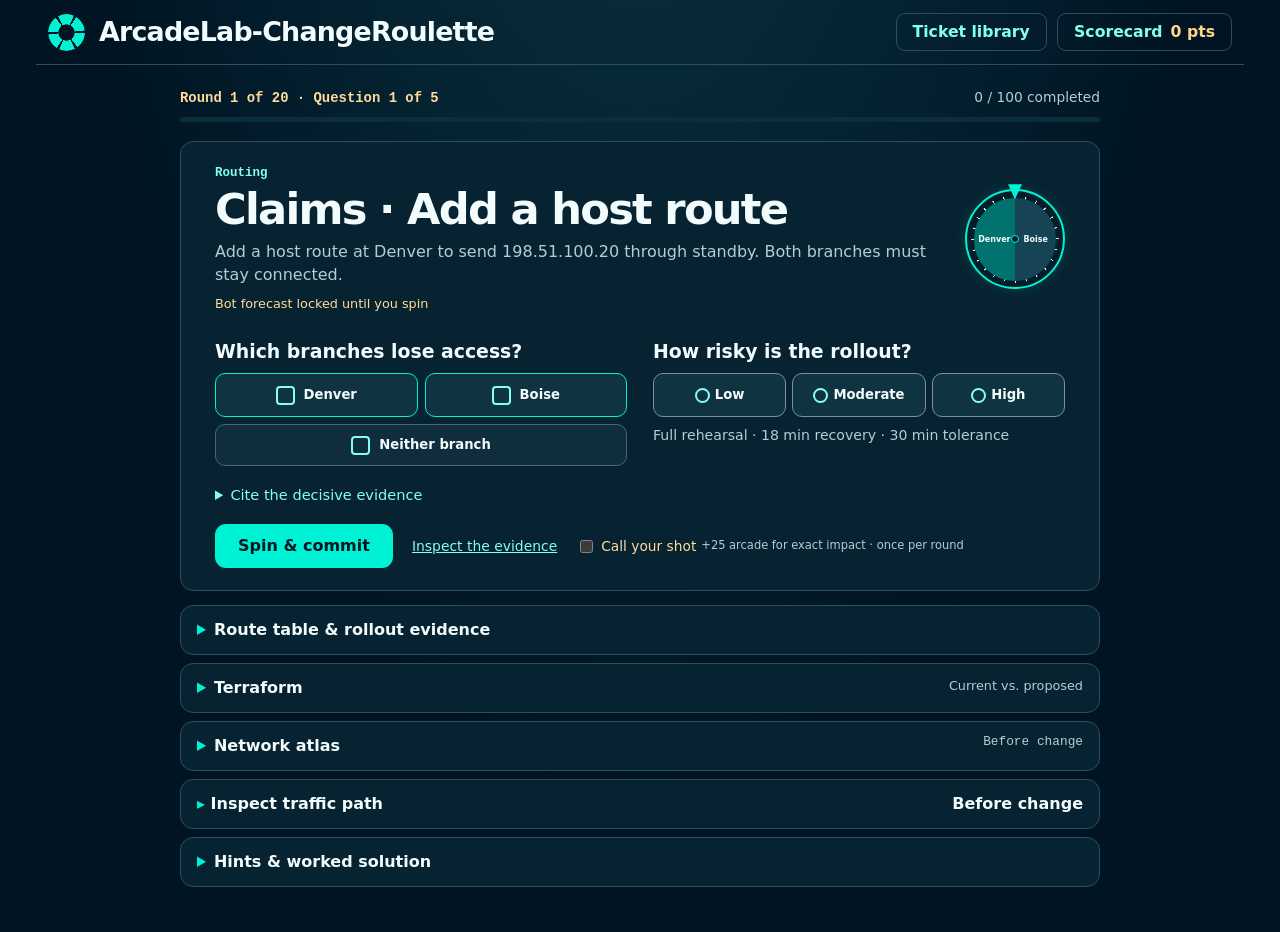
==== commit 550f05cd: "Rename project title to ArcadeLab-ChangeRoulette Co-authored-by: copilot-swe-agent[bot] <198982749+C" ====
--- a/index.html
+++ b/index.html
@@ -4,13 +4,13 @@
   <meta charset="utf-8">
   <meta name="viewport" content="width=device-width, initial-scale=1">
   <meta name="theme-color" content="#001423">
-  <title>Network Change Roulette (CR)</title>
+  <title>ArcadeLab-ChangeRoulette</title>
   <link rel="stylesheet" href="./game/style.css">
   <script type="module" src="./game/app.mjs"></script>
 </head>
 <body>
   <header class="masthead">
-    <div class="wordmark"><span class="brand-wheel" aria-hidden="true"></span>Network Change Roulette (CR)</div>
+    <div class="wordmark"><span class="brand-wheel" aria-hidden="true"></span>ArcadeLab-ChangeRoulette</div>
     <nav class="game-nav" aria-label="Game">
       <button id="exit-side" class="outline" hidden>Leave practice round</button>
       <button id="open-library" class="outline">Ticket library</button>
@@ -18,7 +18,7 @@
     </nav>
   </header>
   <main>
-    <noscript><p>Enable JavaScript to play Network Change Roulette (CR).</p></noscript>
+    <noscript><p>Enable JavaScript to play ArcadeLab-ChangeRoulette.</p></noscript>
     <section id="unavailable" class="panel" hidden>
       <h1>Challenge unavailable</h1>
       <p id="load-error"></p>
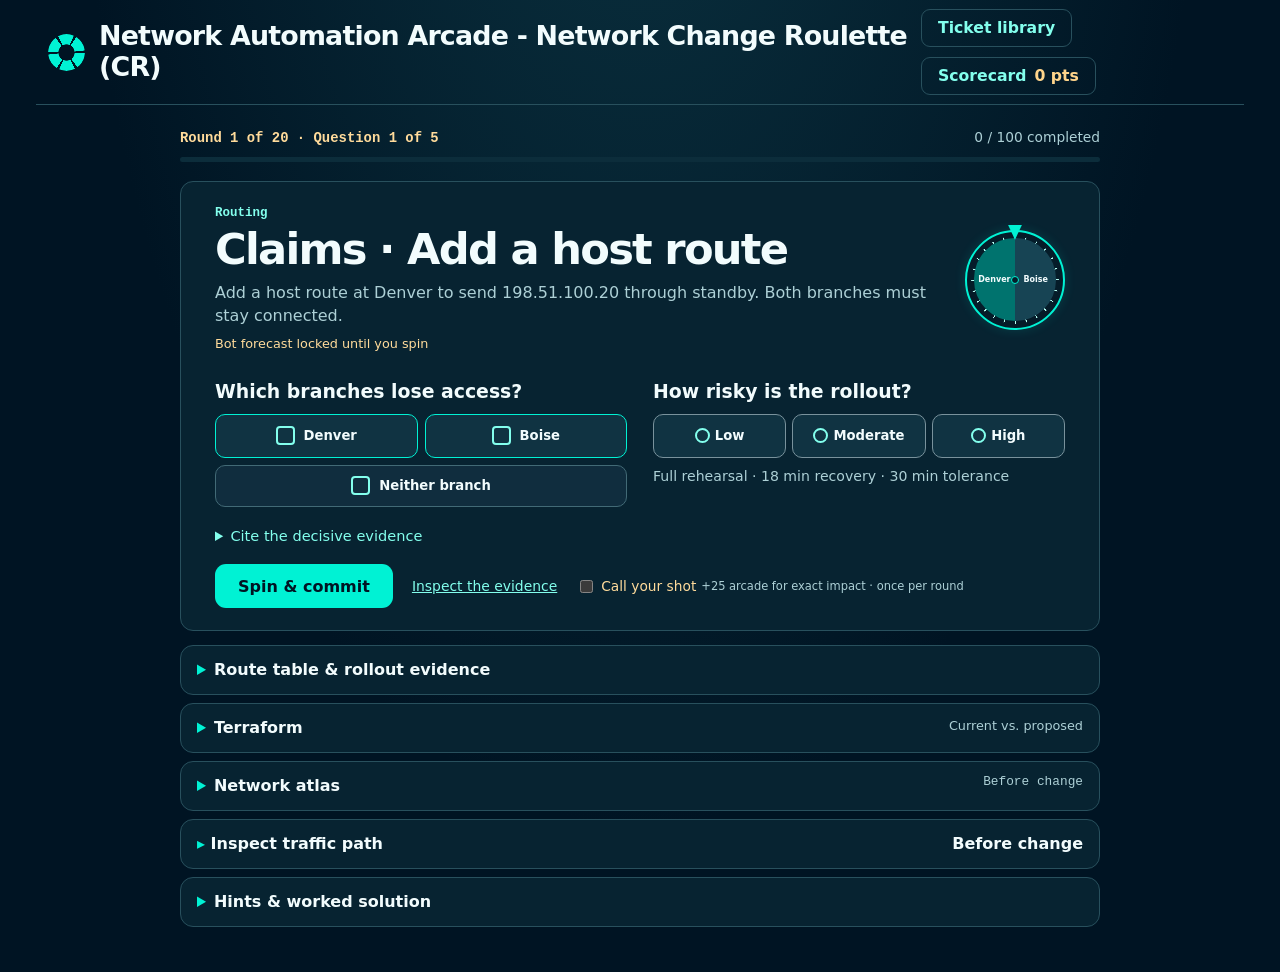
==== commit 606ed8c9: "Use Network Automation Arcade - Network Change Roulette (CR) as project name Co-authored-by: copilot" ====
--- a/index.html
+++ b/index.html
@@ -4,13 +4,13 @@
   <meta charset="utf-8">
   <meta name="viewport" content="width=device-width, initial-scale=1">
   <meta name="theme-color" content="#001423">
-  <title>ArcadeLab-ChangeRoulette</title>
+  <title>Network Automation Arcade - Network Change Roulette (CR)</title>
   <link rel="stylesheet" href="./game/style.css">
   <script type="module" src="./game/app.mjs"></script>
 </head>
 <body>
   <header class="masthead">
-    <div class="wordmark"><span class="brand-wheel" aria-hidden="true"></span>ArcadeLab-ChangeRoulette</div>
+    <div class="wordmark"><span class="brand-wheel" aria-hidden="true"></span>Network Automation Arcade - Network Change Roulette (CR)</div>
     <nav class="game-nav" aria-label="Game">
       <button id="exit-side" class="outline" hidden>Leave practice round</button>
       <button id="open-library" class="outline">Ticket library</button>
@@ -18,7 +18,7 @@
     </nav>
   </header>
   <main>
-    <noscript><p>Enable JavaScript to play ArcadeLab-ChangeRoulette.</p></noscript>
+    <noscript><p>Enable JavaScript to play Network Automation Arcade - Network Change Roulette (CR).</p></noscript>
     <section id="unavailable" class="panel" hidden>
       <h1>Challenge unavailable</h1>
       <p id="load-error"></p>
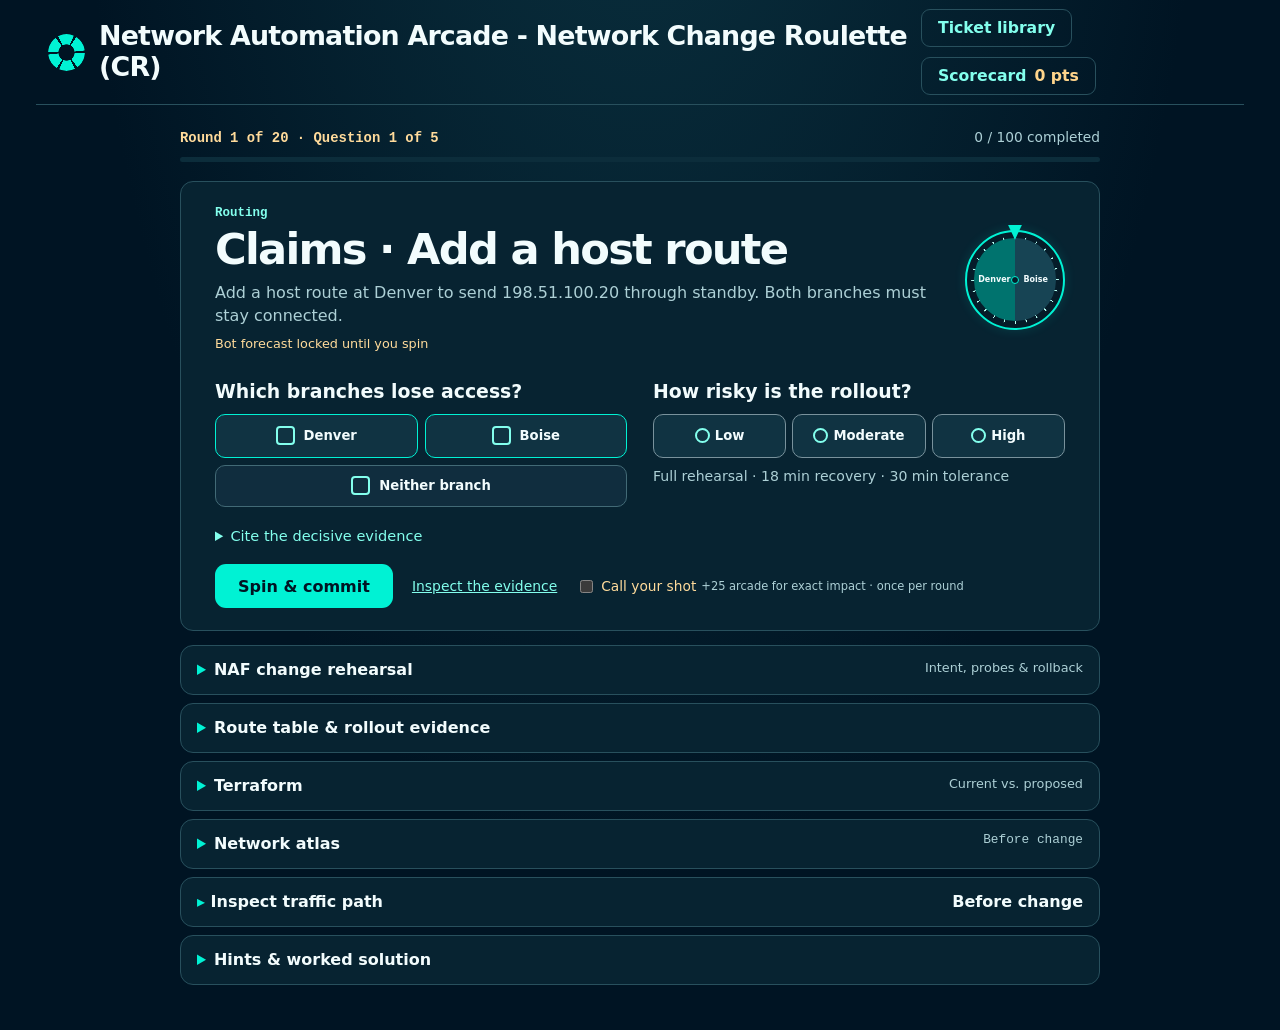
==== commit 7d01a572: "Teach the NAF architecture through change and rollback rehearsals" ====
--- a/index.html
+++ b/index.html
@@ -60,6 +60,7 @@
           <div class="bot-result" id="bot-result"></div>
           <p class="field-note" id="arcade-feedback"></p>
           <button type="button" class="text-action" id="ride-packet">Ride the packet</button>
+          <button type="button" class="text-action" id="open-naf">Compare change &amp; rollback</button>
           <div id="next-deal" hidden><h3>Choose your next ticket</h3><div class="deal-cards" id="deal-cards"></div></div>
           <button class="primary" id="advance" type="button">Next question</button>
           <button class="outline" id="retry" type="button" hidden>Try again</button>
@@ -69,6 +70,37 @@
         <details id="replay-detail" class="panel drawer" hidden><summary>Answer explanation</summary>
           <div class="drawer-body"><p class="intent-verdict" id="intent-verdict"></p><p id="risk-review"></p>
             <ol class="replay-rows" id="replay-rows"></ol></div>
+        </details>
+        <details class="panel drawer" id="naf-detail">
+          <summary>NAF change rehearsal <span class="drawer-caption">Intent, probes &amp; rollback</span></summary>
+          <div class="drawer-body">
+            <p id="naf-target"></p>
+            <section id="naf-trace" hidden aria-labelledby="naf-trace-heading">
+              <h3 id="naf-trace-heading" tabindex="-1">Compare rehearsal results</h3>
+              <div class="naf-controls" role="group" aria-label="Simulated network state">
+                <button type="button" class="outline" id="naf-proposed" aria-pressed="true">Proposed change</button>
+                <button type="button" class="outline" id="naf-rollback" aria-pressed="false">Simulate rollback</button>
+              </div>
+              <p class="field-note">Rollback restores the pre-change snapshot. Both runs use the ticket’s original access requirements.</p>
+              <p id="naf-event" role="status"></p>
+              <table class="naf-probes"><caption>Simulated HTTPS probes by branch</caption>
+                <thead><tr><th scope="col">Branch</th><th scope="col">Intent</th><th scope="col">Observed</th><th scope="col">Check</th></tr></thead>
+                <tbody id="naf-probes"></tbody>
+              </table>
+              <p id="naf-next"></p>
+            </section>
+            <p class="field-note" id="naf-lock">Commit your forecast to compare the proposed change with a rollback.</p>
+            <h3>Who does what on this ticket?</h3>
+            <dl class="naf-roles">
+              <div><dt>Presentation</dt><dd>Use the change desk to inspect the ticket, submit your forecast and review the result.</dd></div>
+              <div><dt>Intent</dt><dd id="naf-intent"></dd></div>
+              <div><dt>Orchestration</dt><dd>Submitting a forecast triggers a dry run and requests fresh probes. You can then rehearse a rollback and probe again.</dd></div>
+              <div><dt>Executor</dt><dd><span id="naf-executor"></span> <button type="button" class="text-action" id="naf-config">Inspect the configuration diff</button></dd></div>
+              <div><dt>Collector</dt><dd id="naf-collector"></dd></div>
+              <div><dt>Observability</dt><dd>Compares each probe with the branch’s required access and flags any discrepancy. The campaign scorecard keeps the proposed-run evidence.</dd></div>
+            </dl>
+            <a class="naf-source" href="https://reference.networkautomation.forum/Framework/Framework/#architecture" target="_blank" rel="noopener noreferrer">NAF reference architecture ↗</a>
+          </div>
         </details>
         <details class="panel drawer" id="ticket-evidence"><summary id="policy-heading">Change &amp; rollout evidence</summary>
           <div class="drawer-body"><h2 class="panel-heading" id="ticket-heading">Change ticket</h2>
--- a/game/style.css
+++ b/game/style.css
@@ -514,6 +514,32 @@
 .drawer-body { padding: 0 16px 16px; }
 .drawer-body h2 { font-size: 1.05rem; }
 .drawer-body .help-cost { margin-top: 2px; }
+#naf-target { margin-bottom: .7rem; font-size: .9rem; color: var(--muted); }
+#naf-detail h3 { font-size: 1.04rem; }
+#naf-lock { margin-bottom: 1rem; }
+.naf-roles { display: grid; grid-template-columns: repeat(auto-fit, minmax(min(100%, 16rem), 1fr)); gap: .65rem; margin: .65rem 0; }
+.naf-roles div { padding: .65rem .8rem; background: var(--base); border: 1px solid var(--line); border-radius: 8px; }
+.naf-roles dt { display: flex; align-items: center; gap: .5rem; font-weight: 700; }
+.naf-roles dt::before { content: ""; width: .65rem; height: .65rem; border-radius: 50%; background: var(--role-color); }
+.naf-roles div:nth-child(1) { --role-color: #f5c518; }
+.naf-roles div:nth-child(2) { --role-color: #ff6d2e; }
+.naf-roles div:nth-child(3) { --role-color: #00d4ff; }
+.naf-roles div:nth-child(4) { --role-color: #6366f1; }
+.naf-roles div:nth-child(5) { --role-color: #f43f5e; }
+.naf-roles div:nth-child(6) { --role-color: #00e676; }
+.naf-roles dd { margin: .3rem 0 0; color: var(--muted); font-size: .9rem; line-height: 1.45; }
+.naf-roles .text-action { padding: 3px 0; }
+.naf-source { color: var(--accent-light); font-size: .88rem; }
+#naf-trace { margin: .8rem 0 1.2rem; padding: .85rem; border: 1px solid var(--line); border-radius: 8px; }
+.naf-controls { display: flex; flex-wrap: wrap; gap: .5rem; margin: .6rem 0; }
+.naf-controls [aria-pressed="true"] { color: var(--base); background: var(--mint); }
+#naf-event { margin: .75rem 0 .4rem; font-weight: 690; }
+.naf-probes caption { text-align: start; color: var(--muted); font-size: .85rem; }
+.naf-probes :is(th, td) { padding: .4rem clamp(.2rem, 1vw, .8rem); overflow-wrap: anywhere; }
+.naf-pass { color: var(--mint); }
+.naf-miss { color: var(--rose); }
+#naf-next { margin-top: .6rem; }
+#open-naf { margin-inline-start: .7rem; }
 #intent-targets { color: var(--accent-light); margin-block: 5px; }
 #round-results .summary-body > button { margin: 8px 5px 8px 0; }
 .round-review { margin-top: 12px; }
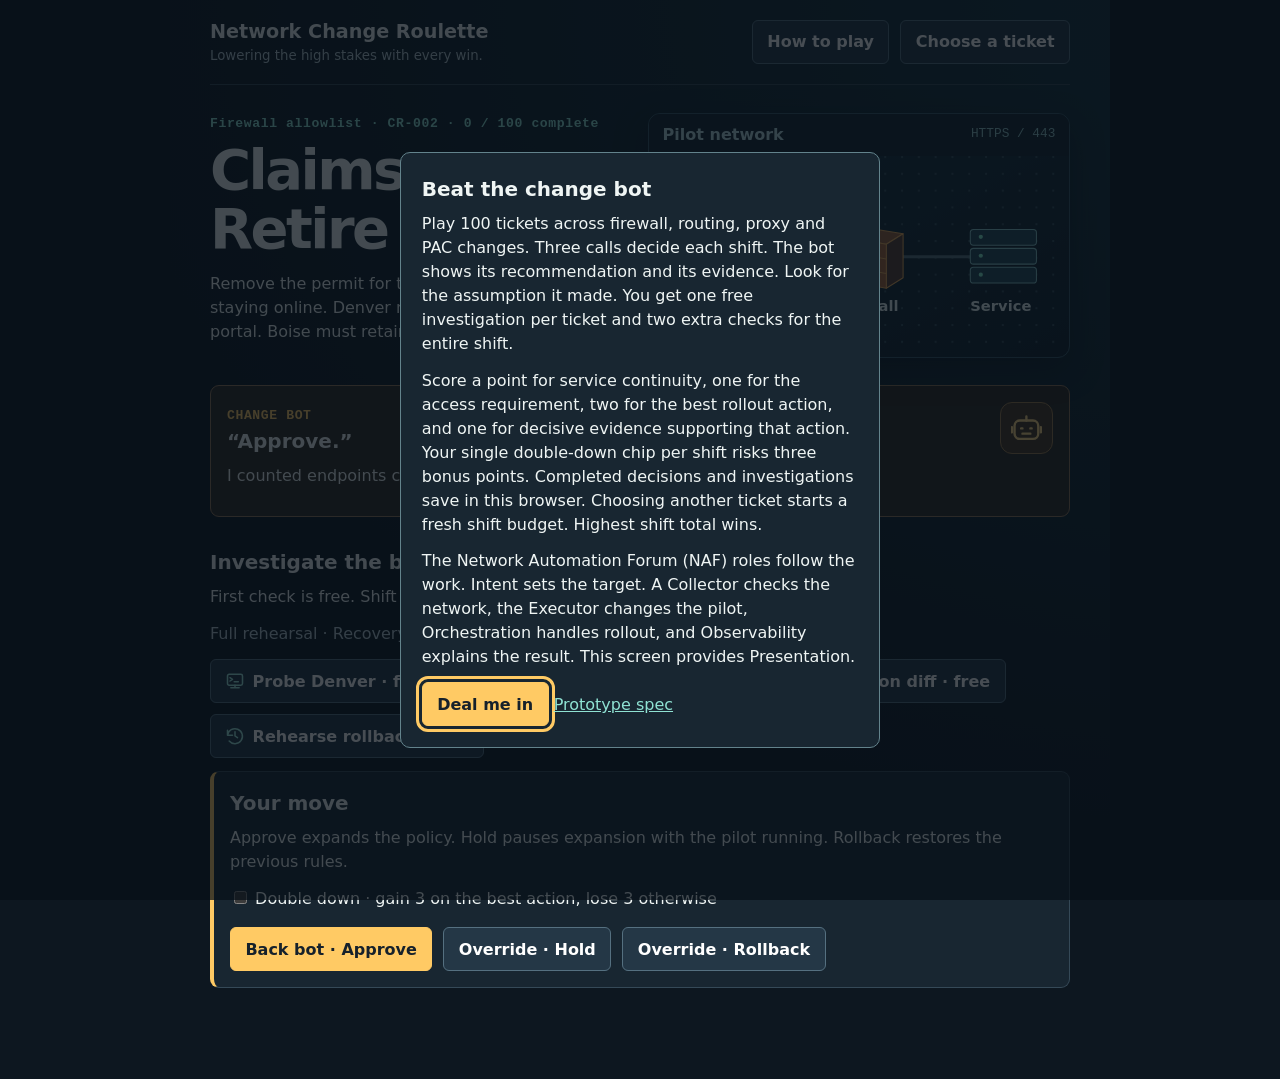
==== commit f4abc7dc: "Ship approved 100-ticket Change Bot Duel and preserve classic campaign" ====
--- a/index.html
+++ b/index.html
@@ -1,235 +1,18 @@
-<!doctype html>
-<html lang="en">
-<head>
-  <meta charset="utf-8">
-  <meta name="viewport" content="width=device-width, initial-scale=1">
-  <meta name="theme-color" content="#001423">
-  <title>Network Automation Arcade - Network Change Roulette (CR)</title>
-  <link rel="stylesheet" href="./game/style.css">
-  <script type="module" src="./game/app.mjs"></script>
-</head>
-<body>
-  <header class="masthead">
-    <div class="wordmark"><span class="brand-wheel" aria-hidden="true"></span>Network Automation Arcade - Network Change Roulette (CR)</div>
-    <nav class="game-nav" aria-label="Game">
-      <button id="exit-side" class="outline" hidden>Leave practice round</button>
-      <button id="open-library" class="outline">Ticket library</button>
-      <button id="open-score" class="outline">Scorecard <b id="hud-points">0 pts</b></button>
-    </nav>
-  </header>
-  <main>
-    <noscript><p>Enable JavaScript to play Network Automation Arcade - Network Change Roulette (CR).</p></noscript>
-    <section id="unavailable" class="panel" hidden>
-      <h1>Challenge unavailable</h1>
-      <p id="load-error"></p>
-    </section>
-    <div id="challenge" hidden>
-      <div class="quiz-progress"><p id="case-id" class="case-meta"></p><span id="hud-progress"></span></div>
-      <progress id="case-progress" max="5" value="0" aria-label="Questions answered this round"></progress>
-      <section class="panel quiz-card" aria-labelledby="round-title">
-        <header class="quiz-heading">
-          <div><p class="question-type" id="question-type"></p><h1 id="round-title" tabindex="-1"></h1><p id="question-stem"></p><p id="bot-ready">Bot forecast locked until you spin</p></div>
-          <div class="wheel" id="wheel" aria-hidden="true"><div class="dial"><div class="sectors" id="sectors"></div></div><span class="pointer"></span></div>
-        </header>
-        <form id="prediction-form" class="quiz-form">
-          <fieldset id="choices">
-            <legend>Which branches lose access?</legend>
-            <div class="branch-choices" id="branch-choices"></div>
-            <label class="choice neither"><input type="checkbox" id="neither">Neither branch</label>
-          </fieldset>
-          <fieldset id="risk-choices">
-            <legend>How risky is the rollout?</legend>
-            <div class="risk-picks" id="risk-picks"></div><p class="risk-clue" id="risk-clue"></p>
-          </fieldset>
-          <fieldset id="board-field" class="full-width board-field" hidden>
-            <legend>Change board · Make the rollout call</legend>
-            <p id="board-context"></p>
-            <p class="field-note">Approve when both sites meet intent and recovery fits the deadline. Otherwise stage if an in-scope pilot site meets intent. Hold in all other cases.</p>
-            <div id="board-picks" class="risk-picks"></div>
-          </fieldset>
-          <details id="evidence-pick" class="full-width decision-pick"><summary>Cite the decisive evidence</summary>
-            <label for="citation" id="evidence-prompt"></label><select id="citation"></select>
-          </details>
-          <div class="quiz-submit"><button class="primary" id="commit" type="submit">Spin &amp; commit</button>
-            <button type="button" class="text-action" id="risk-guide">Inspect the evidence</button>
-            <label class="chip-bet" id="wager-label"><input type="checkbox" id="wager"> Call your shot <small>+25 arcade for exact impact · once per round</small></label></div>
-          <p class="input-error" id="input-error" role="alert"></p>
-        </form>
-        <div class="quiz-result" id="replay-body" hidden>
-          <p id="replay-status" tabindex="-1"></p><p id="award" class="award"></p>
-          <div class="bot-result" id="bot-result"></div>
-          <p class="field-note" id="arcade-feedback"></p>
-          <button type="button" class="text-action" id="ride-packet">Ride the packet</button>
-          <button type="button" class="text-action" id="open-naf">Compare change &amp; rollback</button>
-          <div id="next-deal" hidden><h3>Choose your next ticket</h3><div class="deal-cards" id="deal-cards"></div></div>
-          <button class="primary" id="advance" type="button">Next question</button>
-          <button class="outline" id="retry" type="button" hidden>Try again</button>
-        </div>
-      </section>
-      <div class="evidence">
-        <details id="replay-detail" class="panel drawer" hidden><summary>Answer explanation</summary>
-          <div class="drawer-body"><p class="intent-verdict" id="intent-verdict"></p><p id="risk-review"></p>
-            <ol class="replay-rows" id="replay-rows"></ol></div>
-        </details>
-        <details class="panel drawer" id="naf-detail">
-          <summary>NAF change rehearsal <span class="drawer-caption">Intent, probes &amp; rollback</span></summary>
-          <div class="drawer-body">
-            <p id="naf-target"></p>
-            <section id="naf-trace" hidden aria-labelledby="naf-trace-heading">
-              <h3 id="naf-trace-heading" tabindex="-1">Compare rehearsal results</h3>
-              <div class="naf-controls" role="group" aria-label="Simulated network state">
-                <button type="button" class="outline" id="naf-proposed" aria-pressed="true">Proposed change</button>
-                <button type="button" class="outline" id="naf-rollback" aria-pressed="false">Simulate rollback</button>
-              </div>
-              <p class="field-note">Rollback restores the pre-change snapshot. Both runs use the ticket’s original access requirements.</p>
-              <p id="naf-event" role="status"></p>
-              <table class="naf-probes"><caption>Simulated HTTPS probes by branch</caption>
-                <thead><tr><th scope="col">Branch</th><th scope="col">Intent</th><th scope="col">Observed</th><th scope="col">Check</th></tr></thead>
-                <tbody id="naf-probes"></tbody>
-              </table>
-              <p id="naf-next"></p>
-            </section>
-            <p class="field-note" id="naf-lock">Commit your forecast to compare the proposed change with a rollback.</p>
-            <h3>Who does what on this ticket?</h3>
-            <dl class="naf-roles">
-              <div><dt>Presentation</dt><dd>Use the change desk to inspect the ticket, submit your forecast and review the result.</dd></div>
-              <div><dt>Intent</dt><dd id="naf-intent"></dd></div>
-              <div><dt>Orchestration</dt><dd>Submitting a forecast triggers a dry run and requests fresh probes. You can then rehearse a rollback and probe again.</dd></div>
-              <div><dt>Executor</dt><dd><span id="naf-executor"></span> <button type="button" class="text-action" id="naf-config">Inspect the configuration diff</button></dd></div>
-              <div><dt>Collector</dt><dd id="naf-collector"></dd></div>
-              <div><dt>Observability</dt><dd>Compares each probe with the branch’s required access and flags any discrepancy. The campaign scorecard keeps the proposed-run evidence.</dd></div>
-            </dl>
-            <a class="naf-source" href="https://reference.networkautomation.forum/Framework/Framework/#architecture" target="_blank" rel="noopener noreferrer">NAF reference architecture ↗</a>
-          </div>
-        </details>
-        <details class="panel drawer" id="ticket-evidence"><summary id="policy-heading">Change &amp; rollout evidence</summary>
-          <div class="drawer-body"><h2 class="panel-heading" id="ticket-heading">Change ticket</h2>
-          <p id="ticket"></p><p id="intent-targets"></p>
-              <p class="model" id="firewall-model"></p><div class="source-chips" id="source-chips" aria-label="Branch endpoints"></div>
-              <div class="table-frame">
-                <table id="policy-table" aria-label="Policy evidence">
-                  <thead><tr id="policy-columns"><th scope="col">Source allowlist</th><th scope="col">Subnet (CIDR)</th><th scope="col">Action</th></tr></thead>
-                  <tbody id="rule-rows"></tbody>
-                </table>
-              </div>
-              <ul id="change-lines" hidden></ul>
-              <button type="button" class="text-action" id="compare-config">Compare Terraform configurations</button>
-              <section class="risk-evidence" aria-labelledby="risk-evidence-heading">
-                <h3 id="risk-evidence-heading">Rollout evidence</h3>
-                <p id="workflow"></p><p class="field-note" id="business-facts"></p>
-                <dl class="risk-facts" id="risk-facts"></dl>
-                <details class="rubric" id="rubric"><summary>How to rate this risk</summary>
-                  <p>Compare the recovery estimate with the service tolerance. Use the rehearsal row to read the risk of this rollout.</p>
-                  <table aria-label="Workshop risk matrix"><thead><tr><th scope="col">Rehearsal</th><th scope="col">Within tolerance</th><th scope="col">Over, up to 2×</th><th scope="col">Over 2×</th></tr></thead><tbody id="risk-matrix"></tbody></table><button type="button" class="text-action" id="back-to-risk">Return to forecast</button>
-                </details>
-              </section>
-          </div>
-        </details>
-        <details class="panel drawer" id="config-detail">
-          <summary>Terraform <span class="drawer-caption">Current vs. proposed</span></summary>
-          <div class="drawer-body"><p id="config-note"></p>
-            <label id="config-format-control" hidden>View file
-              <select id="config-format"><option value="terraform">main.tf</option><option value="pac">proxy.pac</option></select>
-            </label>
-            <div class="config-grid">
-              <section><h3>Current configuration</h3><pre tabindex="0" aria-label="Current configuration"><code id="config-before"></code></pre></section>
-              <section><h3>Proposed configuration</h3><pre tabindex="0" aria-label="Proposed configuration"><code id="config-after"></code></pre></section>
-            </div>
-          </div>
-        </details>
-        <details class="panel drawer atlas" id="atlas-detail">
-          <summary id="atlas-title">Network atlas <span class="atlas-phase" id="atlas-phase"></span></summary>
-            <div class="atlas-layout"><div class="planet-stage"><canvas tabindex="0" id="globe" aria-label="Rotatable globe showing network sites. Use the site selector for keyboard navigation."></canvas>
-              <div class="map-tools"><button id="recenter" class="map-control" type="button">Center ticket</button><button id="zoom" class="map-control" type="button">Zoom in</button></div></div>
-              <div class="atlas-inspector"><label for="site-select">Inspect a location</label><select id="site-select"></select>
-                <div class="inspector-switch" aria-label="Location view"><button type="button" id="view-network" aria-pressed="true">Network</button><button type="button" id="view-change" aria-pressed="false">Change desk</button></div>
-                <p id="site-coords"></p><h3 id="site-name"></h3><p id="site-detail"></p>
-                <button class="outline" id="site-tickets" type="button">Browse site tickets</button>
-                <p class="field-note">Drag or use arrow keys to rotate. Select a gold site to explore another ticket. Teal paths lead to the simulated service region.</p>
-              </div></div>
-            <section class="packet-player" id="packet-player" hidden aria-labelledby="packet-title">
-              <h3 id="packet-title" tabindex="-1">Ride the packet</h3><div id="packet-sites" class="packet-sites"></div>
-              <ol id="hop-list" aria-label="Packet journey"></ol><p id="packet-hop" aria-live="polite"></p><div class="packet-controls"><button id="play-ride" class="outline">Play journey</button><button id="hop-back" class="outline">Previous hop</button><button id="hop-next" class="primary">Next hop</button></div>
-            </section>
-        </details>
-          <details class="panel topology" aria-labelledby="topology-heading">
-            <summary class="topology-heading"><strong id="topology-heading">Inspect traffic path</strong><span id="path-phase">Before change</span></summary>
-            <div class="path-board">
-              <ul class="path-branches" id="path-branches" aria-label="Source branches"></ul>
-              <span class="path-wire junction" aria-hidden="true"></span>
-              <div class="path-node firewall">
-                <span class="node-mark" aria-hidden="true"></span>
-                <strong id="path-component">Firewall</strong>
-                <small id="path-method">IPv4 allowlist</small>
-              </div>
-              <span class="path-wire" aria-hidden="true"></span>
-              <div class="path-node">
-                <span class="node-mark portal-mark" aria-hidden="true"></span>
-                <strong id="path-destination"></strong>
-                <small id="path-port"></small>
-              </div>
-            </div>
-          </details>
-        <details id="help-detail" class="panel drawer"><summary>Hints &amp; worked solution</summary><div class="drawer-body">
-              <p class="help-cost" id="point-terms"></p>
-              <div class="help-actions">
-                <div>
-                  <button class="quiet" id="hint" type="button" aria-expanded="false" aria-controls="hint-text">Hint</button>
-                  <p class="help-note" id="hint-text" hidden></p>
-                </div>
-                <div>
-                  <button class="quiet" id="solution" type="button" aria-expanded="false" aria-controls="solution-text">Worked solution</button>
-                  <div class="help-note" id="solution-text" hidden></div>
-                </div>
-              </div>
-            </div>
-        </details>
-      </div>
-    </div>
-    <section class="panel summary" id="round-results" hidden aria-labelledby="round-result-heading">
-      <h1 class="panel-heading" id="round-result-heading" tabindex="-1"></h1>
-      <div class="summary-body"><p id="round-result-count"></p><div class="stat-grid" id="round-stats"></div>
-        <button class="primary" id="continue-round" type="button">Play the next 5 questions</button>
-        <button class="outline" id="results-score" type="button">Campaign scorecard</button>
-        <div id="round-arcade"></div>
-        <details class="round-review"><summary>Review these five answers</summary><ol id="round-history"></ol></details>
-      </div>
-    </section>
-    <section class="panel summary" id="summary" aria-labelledby="summary-heading" hidden>
-      <h1 class="panel-heading" id="summary-heading" tabindex="-1">Assessment scorecard</h1>
-      <div class="summary-body">
-        <p id="score-lede"></p>
-        <div class="stat-grid" id="summary-stats"></div>
-        <details class="rubric score-rubric"><summary>Risk ratings by actual band</summary><table><caption>Independent first forecasts</caption><thead><tr><th>Actual risk</th><th>Rated low</th><th>Rated moderate</th><th>Rated high</th></tr></thead><tbody id="calibration"></tbody></table></details>
-        <h2>Skills</h2><p class="field-note">Each drill has five tickets, including related changes for smaller topics. Seeing a solution marks that ticket as assisted for a future campaign forecast.</p><ul id="skills-list" class="skills-list"></ul>
-        <h2>Network oddities</h2><p id="arcade-total"></p><div id="stamp-list" class="stamp-list"></div>
-        <h2>First forecasts</h2>
-        <p class="field-note">Each ticket keeps its first forecast. Assisted tickets appear as practice. Accuracy uses independent first forecasts.</p>
-        <ol id="score-history"></ol>
-        <div class="score-actions">
-          <button class="primary" id="resume">Back to ticket</button>
-          <button class="outline" id="export">Export evidence</button>
-          <button class="outline" id="restart">Reset run</button>
-        </div>
-      </div>
-    </section>
-  </main>
-  <dialog id="library" aria-labelledby="library-title">
-    <form method="dialog" class="library-head"><h2 id="library-title">Ticket library</h2><button class="outline">Close</button></form>
-    <label for="type-filter">Ticket type</label>
-    <select id="type-filter"><option value="">All ticket types</option></select>
-    <label for="search">Find a ticket by ID, service, pattern or site</label>
-    <input type="search" id="search" autocomplete="off">
-    <div class="library-tools"><button class="primary" id="draw">Draw a matching unanswered ticket</button><span id="library-count" role="status"></span></div>
-    <ul id="library-list"></ul><button class="outline" id="tutorial">Play the unscored tutorial</button>
-  </dialog>
-  <dialog id="restart-dialog" aria-labelledby="restart-title">
-    <h2 id="restart-title">Restart this session?</h2>
-    <p>This clears your saved campaign points, forecasts and help history. Export your evidence first to keep a copy.</p>
-    <form method="dialog" class="dialog-actions">
-      <button class="outline" value="cancel" autofocus>Cancel</button>
-      <button class="primary" value="restart">Restart session</button>
-    </form>
-  </dialog>
-</body>
-</html>
+<!DOCTYPE html><html lang="en"><head><meta charset="utf-8"><meta name="viewport" content="width=device-width, initial-scale=1"><title>Network Change Roulette · Change Bot Duel</title>
+<style>
+:root{color-scheme:dark;font:16px/1.5 system-ui,sans-serif;background:#0d1720;color:#eff5f4}*{box-sizing:border-box}body{max-width:980px;margin:auto;padding:0 clamp(16px,4vw,40px) 3rem}header,nav,.actions{display:flex;flex-wrap:wrap;gap:.7rem;align-items:center}header{justify-content:space-between;padding:1.1rem 0;border-bottom:1px solid #344653}header b{font-size:1.2rem}small,summary,.muted{color:#b5c7cf}header small{display:block}a{color:#8fe2d3}button,summary{cursor:pointer}button{background:#243746;color:#fff;border:1px solid #557080;border-radius:6px;padding:.65rem .9rem;font:600 1rem system-ui;min-height:44px}button:hover{background:#354e5c}button:disabled{opacity:.65;cursor:default}button:focus-visible,a:focus-visible,summary:focus-visible{outline:3px solid #ffca64;outline-offset:3px}h1{font-size:clamp(2.1rem,6vw,3.5rem);line-height:1.06;margin:.35rem 0 .85rem;letter-spacing:-.045em}h2{font-size:1.25rem;margin:0 0 .5rem}p{margin:.45rem 0 .8rem}.brief{padding:1.75rem 0 .8rem}.label{color:#8fe2d3;font:600 .82rem/1.5 ui-monospace,monospace;letter-spacing:.045em}.panel,.probe{background:#182631;border:1px solid #354957;border-radius:9px;padding:1rem}.panel{margin:.85rem 0}.grid{display:grid;grid-template-columns:repeat(auto-fit,minmax(min(100%,240px),1fr));gap:.75rem}.probe p{min-height:1.5rem}.probe strong{font-size:1.1rem}pre{white-space:pre-wrap;overflow-wrap:anywhere;background:#0d1720;padding:.75rem;border-radius:5px;color:#deedf4}.decision{border-left:4px solid #ffca64}.decision button:first-child,.primary{color:#16212b;background:#ffca64;border-color:#ffca64}dialog{background:#182631;color:inherit;max-width:min(30rem,94vw);border:1px solid #63838c;border-radius:10px;padding:1.3rem}dialog::backdrop{background:#081017bd}summary{padding:.4rem 0}#result{border-left:4px solid #8fe2d3}[hidden]{display:none!important}
+body{max-width:940px;background:radial-gradient(ellipse at top right,#173440,transparent 65%) fixed}h1{max-width:16ch}.bot{border:1px solid #947455;background:#302921}.bot .label{color:#ffca64}#table,#reveal{padding:1rem 0}.decision label{display:block;margin:.8rem 0}#findings p{border-left:2px solid #8fe2d3;padding-left:.7rem}#compare article{padding:1rem;border:1px solid #415a64;border-radius:9px;background:#172b33}#compare article:last-child{background:#302921}#winner{font-size:2rem}#moves{margin-top:1rem}#compare p{animation:arrive .35s ease-out}@keyframes arrive{from{opacity:.2;transform:translateY(5px)}}@media(prefers-reduced-motion:reduce){*{animation:none!important}}
+.brief{display:grid;grid-template-columns:minmax(0,1fr) minmax(0,1fr);gap:1rem;align-items:center}#diagram{min-width:0;margin:0;border:1px solid #365765;border-radius:12px;background:linear-gradient(150deg,#183441,#101f2b);overflow:hidden;box-shadow:0 12px 32px #08121977}#diagram figcaption{display:flex;justify-content:space-between;padding:.55rem .85rem;background:#12232e;color:#b7d8dc;font-weight:650}#diagram figcaption span{font: .8rem/1.7 monospace;color:#90c3c6}#diagram svg{display:block;width:100%}#diagram path[id]{stroke:#79909c;stroke-dasharray:4 5}#diagram path[data-state="reachable"]{stroke:#66dcd4;stroke-dasharray:8 4;animation:traffic 1.4s linear infinite}#diagram path[data-state="blocked"]{stroke:#e3a15c;stroke-dasharray:2 5}@keyframes traffic{to{stroke-dashoffset:-24}}.avatar{width:3.3rem;height:3.3rem;float:right;color:#ffd481;padding:.6rem;background:#493822;border:1px solid #9d7848;border-radius:12px}.glyph{width:1.25em;height:1.25em;vertical-align:-.28em;margin-right:.45em;color:#9ee9dc}.result-line{display:flex;align-items:flex-start}.result-line .glyph{flex:none;margin-top:.12em}.result-line.issue .glyph{color:#ffc078}@media(max-width:690px){.brief{grid-template-columns:1fr}.brief h1{max-width:none}#diagram{width:100%;max-width:28rem}}@media(prefers-reduced-motion:reduce){#diagram path{animation:none!important}}
+#ticket-list{display:grid;gap:.5rem;margin:1rem 0;max-height:55vh;overflow:auto}#ticket-list button{text-align:left}select{padding:.5rem;font:inherit}.result-line{flex-wrap:wrap}#site0,#site1{font-size:12px}</style></head><body><svg aria-hidden="true" width="0" height="0" style="position:absolute"><defs><symbol id="i-terminal" viewBox="0 0 24 24"><g fill="none" stroke="currentColor" stroke-width="1.8" stroke-linecap="round" stroke-linejoin="round"><rect x="3" y="4" width="18" height="13" rx="2"/><path d="m6 8 3 2-3 2m5 1h5M12 17v3m-5 0h10"/></g></symbol><symbol id="i-headset" viewBox="0 0 24 24"><g fill="none" stroke="currentColor" stroke-width="1.8" stroke-linecap="round" stroke-linejoin="round"><path d="M4 13v-2a8 8 0 0 1 16 0v5a4 4 0 0 1-4 4h-3"/><rect x="2" y="10" width="5" height="7" rx="2"/><rect x="17" y="10" width="5" height="7" rx="2"/></g></symbol><symbol id="i-policy" viewBox="0 0 24 24"><g fill="none" stroke="currentColor" stroke-width="1.8" stroke-linecap="round" stroke-linejoin="round"><rect x="3" y="3" width="18" height="18" rx="2"/><path d="M6 8h6m4 0h2M6 13h2m4 0h6M6 17h8"/></g></symbol><symbol id="i-restore" viewBox="0 0 24 24"><g fill="none" stroke="currentColor" stroke-width="1.8" stroke-linecap="round" stroke-linejoin="round"><path d="M3 5v6h6M3 11a9 9 0 1 1 2 7m7-11v5l3 2"/></g></symbol><symbol id="i-bot" viewBox="0 0 24 24"><g fill="none" stroke="currentColor" stroke-width="1.8" stroke-linecap="round" stroke-linejoin="round"><rect x="3" y="6" width="18" height="14" rx="4"/><path d="M12 6V3m-4 9h1m6 0h1m-7 4h6M1 11v4m22-4v4"/></g></symbol><symbol id="i-match" viewBox="0 0 24 24"><g fill="none" stroke="currentColor" stroke-width="1.8" stroke-linecap="round" stroke-linejoin="round"><circle cx="12" cy="12" r="9"/><path d="m7 12 3 3 7-7"/></g></symbol><symbol id="i-miss" viewBox="0 0 24 24"><g fill="none" stroke="currentColor" stroke-width="1.8" stroke-linecap="round" stroke-linejoin="round"><path d="m12 3 10 17H2zM12 9v4m0 2v1"/></g></symbol></defs></svg><header><div><b>Network Change Roulette</b><small>Lowering the high stakes with every win.</small></div><nav><button id="help">How to play</button><button id="library">Choose a ticket</button></nav></header>
+<main><section class="brief"><div class="brief-text"><div class="label" id="round"></div><h1 id="title" tabindex="-1"></h1><p id="intent"></p></div><figure id="diagram"><figcaption>Pilot network <span>HTTPS / 443</span></figcaption><svg viewBox="0 0 400 192" role="img" aria-label="Two branches connect to a service through the component under change. Probe a site to observe its path."><defs><pattern id="grid" width="16" height="16" patternUnits="userSpaceOnUse"><circle cx="1" cy="1" r="1" fill="#39535f"/></pattern></defs><rect width="400" height="192" fill="url(#grid)"/>
+<g fill="none" stroke-width="3"><path id="wire0" d="M68 52h64l36 36h24"/><path id="wire1" d="M68 142h64l36-36h24"/><path d="M221 96h88" stroke="#54707b"/></g>
+<g fill="#142a38" stroke="#7fc8d2"><rect x="21" y="28" width="49" height="40" rx="8"/><rect x="21" y="119" width="49" height="40" rx="8"/></g><g color="#ace9e9"><use href="#i-terminal" x="31" y="34" width="29" height="29"/><use href="#i-headset" x="31" y="124" width="29" height="29"/></g>
+<g stroke-linejoin="round" stroke="#e7a754"><path fill="#9a613b" d="m176 75 16-9 50 8-16 10z"/><path fill="#593e33" d="m226 84 16-10v42l-16 10z"/><path fill="#a96336" d="m176 75 50 9v42l-50-9z"/><path fill="none" d="m176 89 50 9m-50 5 50 9m-34-34v14m17 3v14m-18-3v14"/></g>
+<g fill="#244958" stroke="#86c5c8"><rect x="306" y="70" width="63" height="15" rx="3"/><rect x="306" y="88" width="63" height="15" rx="3"/><rect x="306" y="106" width="63" height="15" rx="3"/></g><g fill="#82efce"><circle cx="316" cy="77" r="2"/><circle cx="316" cy="95" r="2"/><circle cx="316" cy="113" r="2"/></g>
+<g fill="#e9f5f3" font-family="system-ui,sans-serif" font-size="14" font-weight="600"><text x="24" y="86" id="site0">Quito</text><text x="24" y="179" id="site1">Lima</text><text x="175" y="148" id="component">Firewall</text><text x="306" y="148">Service</text></g><g fill="#c0d4da" font-family="system-ui,sans-serif" font-size="12"><text id="obs0" x="78" y="44">Untested</text><text id="obs1" x="78" y="161">Untested</text></g></svg></figure></section>
+<div class="panel bot"><svg class="avatar" aria-hidden="true"><use href="#i-bot"/></svg><span class="label">CHANGE BOT</span><h2 id="call"></h2><p id="reason"></p></div>
+<section id="table"><h2>Investigate the bot’s call</h2><p id="budget"></p><p id="readiness" class="muted"></p><div id="checks" class="actions"></div><div id="findings" aria-live="polite"></div>
+<section class="panel decision"><h2>Your move</h2><p>Approve expands the policy. Hold pauses expansion with the pilot running. Rollback restores the previous rules.</p><label><input type="checkbox" id="chip"> Double down · gain 3 on the best action, lose 3 otherwise</label><div class="actions" id="moves"></div></section></section>
+<section id="reveal" hidden><span class="label">OBSERVABILITY · OUTCOME REPLAY</span><h2 id="winner" tabindex="-1"></h2><p id="lesson"></p><div class="grid" id="compare"></div><p id="totals"></p><button class="primary" id="next"></button></section><p class="muted" id="save-status" role="status"></p></main>
+<dialog id="guide" aria-labelledby="gt"><h2 id="gt">Beat the change bot</h2><p>Play 100 tickets across firewall, routing, proxy and PAC changes. Three calls decide each shift. The bot shows its recommendation and its evidence. Look for the assumption it made. You get one free investigation per ticket and two extra checks for the entire shift.</p><p>Score a point for service continuity, one for the access requirement, two for the best rollout action, and one for decisive evidence supporting that action. Your single double-down chip per shift risks three bonus points. Completed decisions and investigations save in this browser. Choosing another ticket starts a fresh shift budget. Highest shift total wins.</p><p>The Network Automation Forum (NAF) roles follow the work. Intent sets the target. A Collector checks the network, the Executor changes the pilot, Orchestration handles rollout, and Observability explains the result. This screen provides Presentation.</p><form method="dialog"><button class="primary">Deal me in</button> <a href="design-spec.html">Prototype spec</a></form></dialog>
+<dialog id="chooser"><h2>Choose a ticket</h2><p>Unfinished tickets are available below. Each selection starts a new shift with fresh reserves.</p><label>Topic <select id="topic"><option value="">All topics</option><option value="firewall">Firewall</option><option value="route">Routing</option><option value="pzen">Proxy</option><option value="pac">PAC</option></select></label><div id="ticket-list"></div><form method="dialog"><button>Close</button></form></dialog><script type="module" src="mission.js"></script></body></html>
